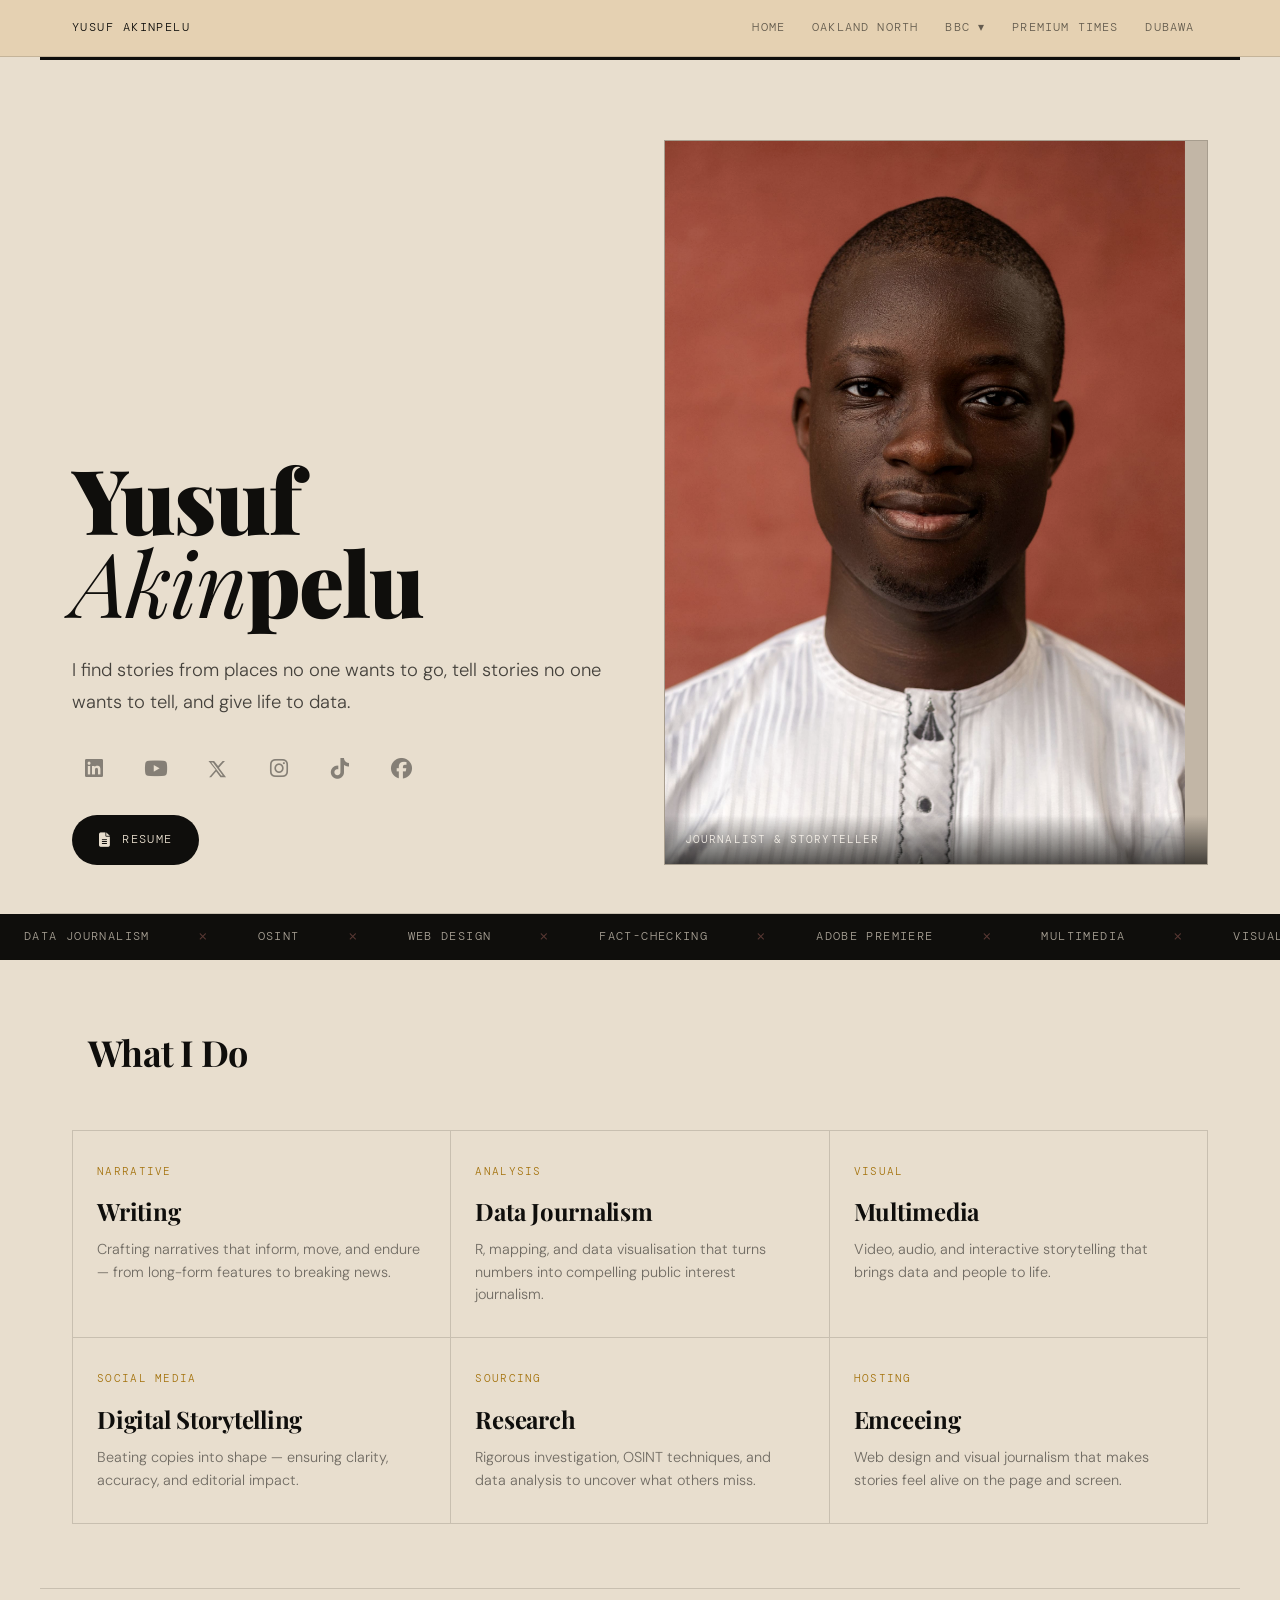
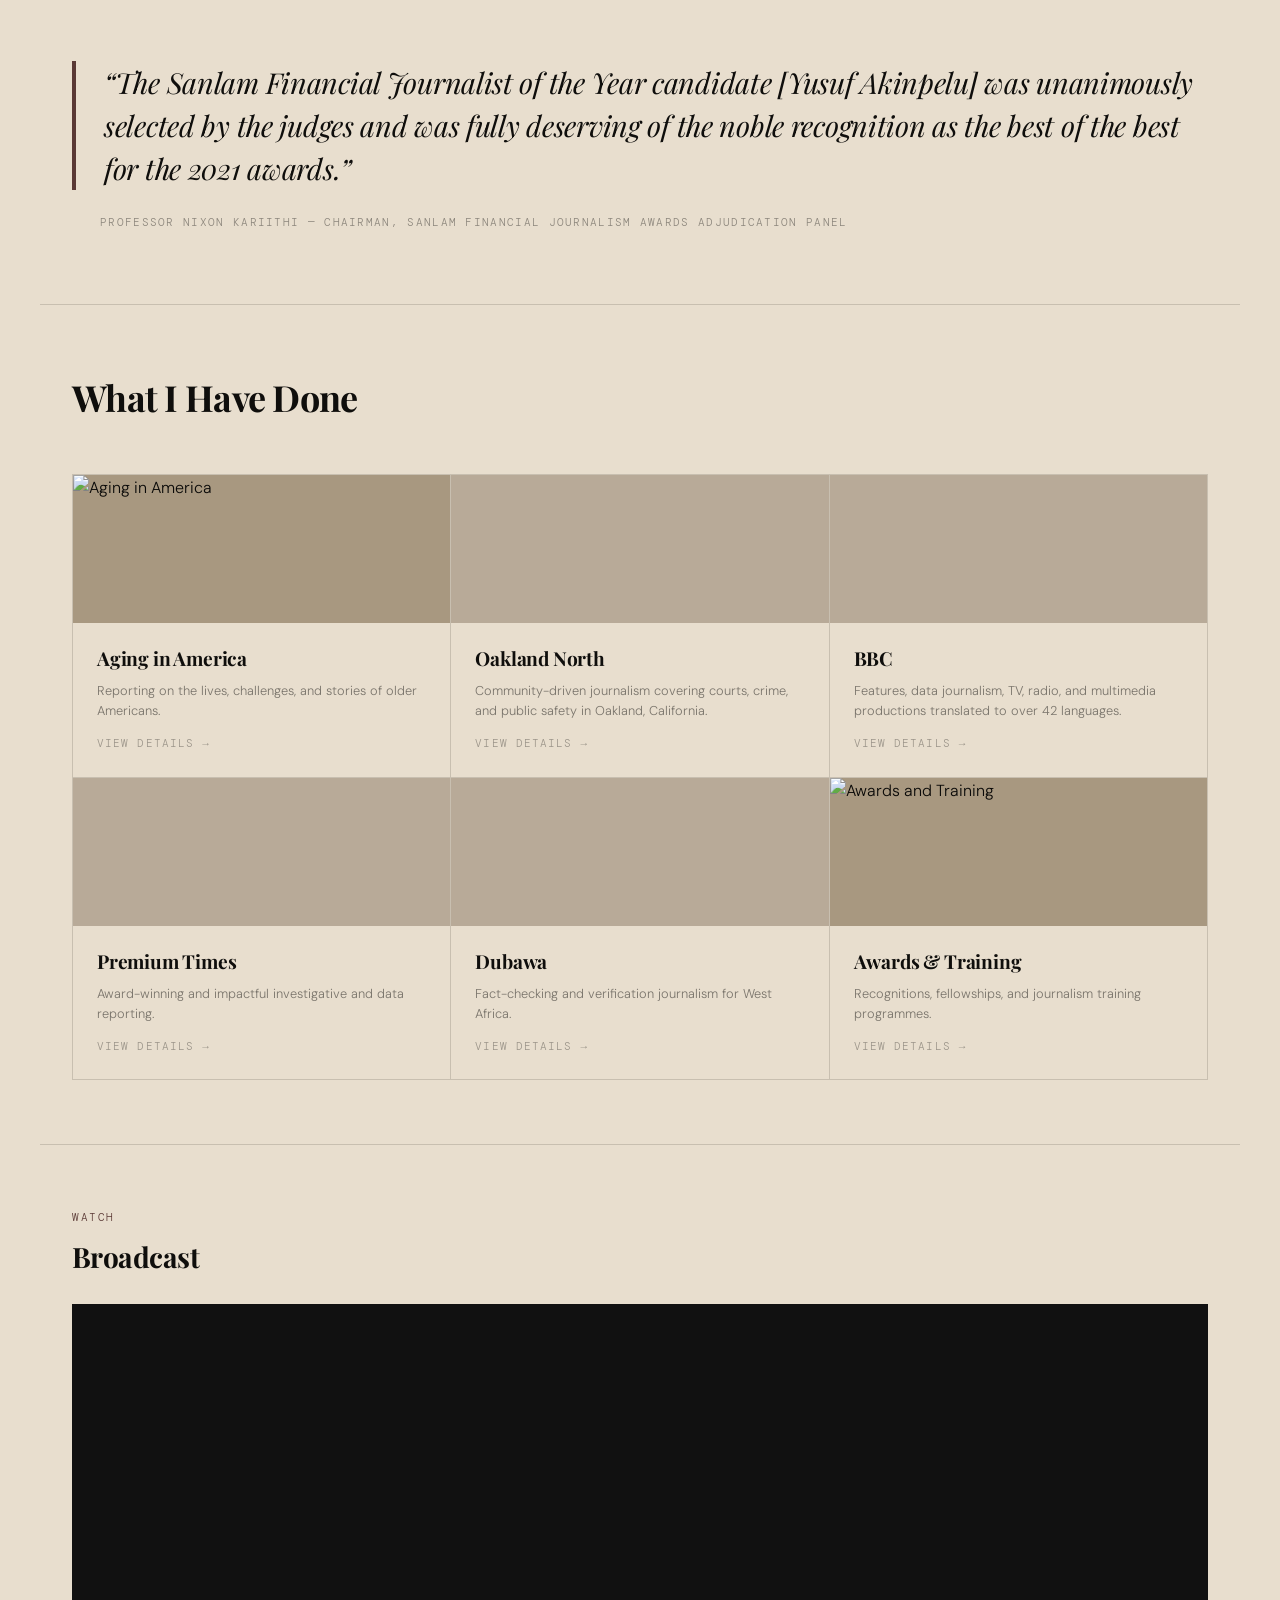
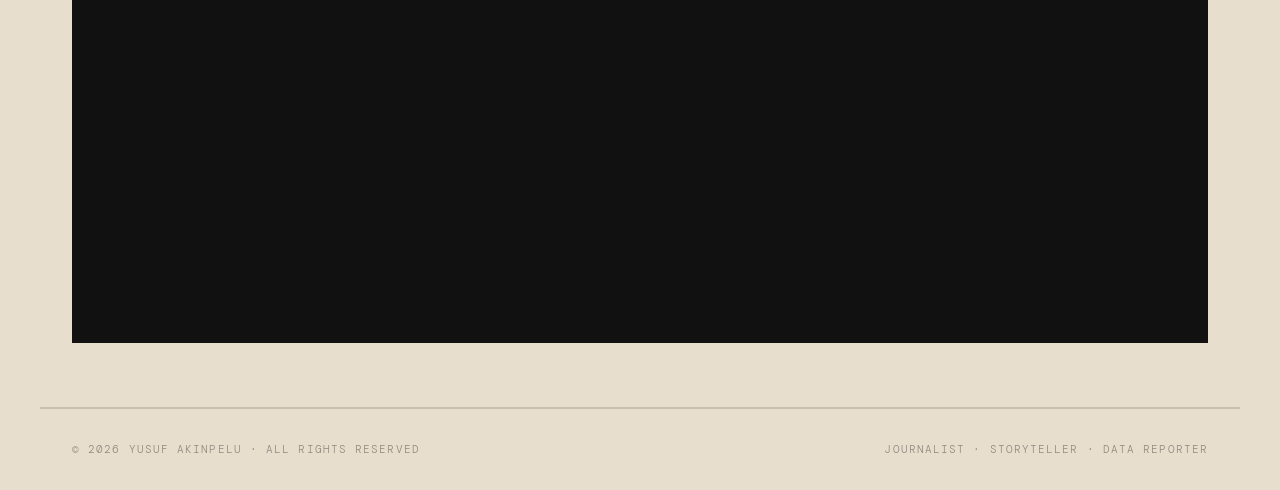
==== index.html @ 89f7563a "hamburger icon added" ====
<!DOCTYPE html>
<html lang="en">
<head>
  <meta charset="UTF-8">
  <meta name="viewport" content="width=device-width, initial-scale=1.0">
  <title>Yusuf Akinpelu — Storyteller</title>
  <link rel="preconnect" href="https://fonts.googleapis.com">
  <link rel="preconnect" href="https://fonts.gstatic.com" crossorigin>
  <link href="https://fonts.googleapis.com/css2?family=Playfair+Display:ital,wght@0,400;0,700;0,900;1,400;1,700&family=DM+Mono:wght@400;500&family=DM+Sans:wght@300;400;500&display=swap" rel="stylesheet">
  <link rel="stylesheet" href="https://cdnjs.cloudflare.com/ajax/libs/font-awesome/6.4.0/css/all.min.css">
  <style>
    /* ── RESET & TOKENS ─────────────────────────────────────────────── */
    *, *::before, *::after { box-sizing: border-box; margin: 0; padding: 0; }
    :root {
      --ink: #0f0e0c;
      --paper: #e8dece;
      --rule: rgba(15,14,12,0.15);
      --accent: #5a3935;
      --serif: 'Playfair Display', Georgia, serif;
      --mono: 'DM Mono', monospace;
      --sans: 'DM Sans', system-ui, sans-serif;
    }
    html { font-size: 16px; scroll-behavior: smooth; }
    body {
      background: var(--paper);
      color: var(--ink);
      font-family: var(--sans);
      font-weight: 300;
      line-height: 1.6;
      overflow-x: hidden;
     -webkit-text-size-adjust: 100%;
}
    img { max-width: 100%; display: block; }

    /* ── NAV ─────────────────────────────────────────────────────────── */
    .nav {
      position: sticky; top: 0; z-index: 200;
      background: rgba(229,209,177,0.97);
      backdrop-filter: blur(14px); -webkit-backdrop-filter: blur(14px);
      border-bottom: 1px solid var(--rule);
    }
    .nav-inner {
      max-width: 1200px; margin: 0 auto;
      display: flex; align-items: center; justify-content: space-between;
      height: 56px; padding: 0 2rem;
    }
    .nav-logo {
      font-family: var(--mono); font-size: 0.75rem;
      letter-spacing: 0.12em; text-transform: uppercase;
      color: var(--ink); text-decoration: none; flex-shrink: 0;
    }

    /* Desktop links */
    .nav-links {
      display: flex; list-style: none; position: relative;
      font-family: var(--mono); font-size: 0.72rem;
      letter-spacing: 0.1em; text-transform: uppercase;
    }
    .nav-links > li { position: relative; }
    .nav-links > li > a {
      color: var(--ink); text-decoration: none; opacity: 0.6;
      transition: opacity 0.2s; padding: 0 0.85rem;
      display: block; line-height: 56px;
    }
    .nav-links > li > a:hover,
    .nav-links > li > a[aria-current="page"] { opacity: 1; }
    .nav-links > li > a[aria-current="page"] { border-bottom: 2px solid var(--accent); }

    /* BBC dropdown */
    .nav-links .drop {
      display: none; position: absolute; top: 56px; left: 50%;
      transform: translateX(-50%);
      background: rgba(229,209,177,0.99); backdrop-filter: blur(14px);
      border: 1px solid var(--rule); min-width: 200px;
      list-style: none; padding: 0.4rem 0; z-index: 300;
      box-shadow: 0 8px 24px rgba(15,14,12,0.1);
    }
    .nav-links li:hover .drop,
    .nav-links li.active .drop {
  display: block;
    }
    .nav-links .drop li a {
      display: block; line-height: 1; padding: 0.75rem 1.25rem;
      color: var(--ink); text-decoration: none; opacity: 0.65;
      font-size: 0.7rem; font-family: var(--mono);
      letter-spacing: 0.1em; text-transform: uppercase;
      transition: opacity 0.15s, background 0.15s;
    }
    .nav-links .drop li a:hover { opacity: 1; background: rgba(0,0,0,0.05); }

    /* Hamburger — hidden on desktop */
    .mobile-nav-toggle {
      display: none;
      background: none; border: none; cursor: pointer;
      color: var(--ink); font-size: 1.25rem;
      padding: 0.4rem; line-height: 1;
      transition: opacity 0.2s;
    }
    .mobile-nav-toggle:hover { opacity: 0.6; }

    /* ── MOBILE NAV DRAWER ───────────────────────────────────────────── */
  @media (max-width: 768px) {

  .nav {
    overflow: visible;
  }

  .nav-inner {
    position: relative;
    padding: 0 1rem;
  }

  .mobile-nav-toggle {
    display: flex;
    align-items: center;
    justify-content: center;
    background: none;
    border: none;
    cursor: pointer;
    color: var(--ink);
    font-size: 1.25rem;
    padding: 0.4rem;
    line-height: 1;
    z-index: 1001;
  }

  .nav-links {
    display: none;
    position: absolute;
    top: 56px;
    left: 0;
    right: 0;

    flex-direction: column;

    background: rgba(229,209,177,0.99);
    backdrop-filter: blur(14px);
    -webkit-backdrop-filter: blur(14px);

    border-bottom: 1px solid var(--rule);

    padding: 0.5rem 0 1rem;

    z-index: 1000;
  }

  .nav-links.active {
    display: flex;
  }

  .nav-links > li {
    width: 100%;
  }

  .nav-links > li > a {
    display: block;
    width: 100%;
    line-height: 1.2;
    padding: 1rem 1.5rem;
    opacity: 0.8;
  }

  .nav-links > li > a:hover,
  .nav-links > li > a[aria-current=\"page\"] {
    opacity: 1;
  }

  /* BBC dropdown becomes accordion on mobile */
  .nav-links .drop {
    position: static;
    transform: none;

    width: 100%;
    max-height: 0;

    overflow: hidden;

    background: rgba(0,0,0,0.04);

    border: none;
    box-shadow: none;

    padding: 0;

    display: block;

    transition: max-height 0.3s ease;
  }

  .nav-links li.dropdown.active .drop {
    max-height: 500px;
  }

  .nav-links .drop li a {
    padding: 0.9rem 3rem;
    line-height: 1.2;
  }

  /* Prevent logo text clipping */
  .nav-logo {
    font-size: 0.68rem;
    max-width: 75%;
    overflow: hidden;
    text-overflow: ellipsis;
    white-space: nowrap;
  }
}

    /* ── TOP RULE ────────────────────────────────────────────────────── */
    .top-rule { max-width: 1200px; margin: 0 auto; border: none; border-top: 3px solid var(--ink); }

    /* ── HERO ────────────────────────────────────────────────────────── */
    .hero {
      max-width: 1200px; margin: 0 auto;
      padding: 5rem 2rem 3rem;
      display: grid; grid-template-columns: 1fr 1fr; gap: 3rem;
      align-items: end; border-bottom: 1px solid var(--rule);
    }
    .hero-name {
      font-family: var(--serif);
      font-size: clamp(3.5rem,7vw,6rem);
      font-weight: 900; line-height: 0.92;
      letter-spacing: -0.02em; color: var(--ink);
    }
    .hero-name em { font-style: italic; font-weight: 400; }
    .hero-desc { padding-top: 2rem; font-size: 1.15rem; line-height: 1.75; opacity: 0.75; max-width: 42ch; }

    .hero-social { display: flex; gap: 1.1rem; padding-top: 1.75rem; flex-wrap: wrap; align-items: center; }
    .hero-social a {
      color: var(--ink); text-decoration: none; opacity: 0.45;
      transition: opacity 0.2s, transform 0.2s;
      display: flex; align-items: center; font-size: 1.3rem;
    }
    .hero-social a:hover { opacity: 1; transform: scale(1.12); }
    .hero-social a svg { width: 1.25rem; height: 1.25rem; fill: currentColor; }

    .resume-btn {
      display: inline-flex; align-items: center; gap: 0.7rem;
      margin-top: 1.5rem; padding: 0.95rem 1.6rem;
      background: var(--ink); color: var(--paper);
      border-radius: 999px; text-decoration: none;
      font-family: var(--mono); font-size: 0.72rem;
      letter-spacing: 0.12em; text-transform: uppercase;
      transition: background 0.25s, transform 0.2s, box-shadow 0.25s;
      border: 1px solid transparent;
    }
    .resume-btn i { font-size: 0.9rem; }
    .resume-btn:hover { background: var(--accent); transform: translateY(-3px); box-shadow: 0 10px 24px rgba(90,57,53,0.35); }
    /* Tap feedback on mobile */
    .resume-btn:active { transform: translateY(-1px); }

    /* Hero photo — parallax via JS (desktop) + just clean display on mobile */
    .hero-photo-frame {
      width: 100%; aspect-ratio: 3/4;
      background: #c2b6a6; border: 1px solid var(--rule);
      overflow: hidden; position: relative; cursor: crosshair;
    }
    .hero-photo-frame img {
      width: 108%; height: 108%; margin: -4%;  object-position: top center;
      object-fit: cover; display: block;
      filter: grayscale(15%) contrast(1.05);
      transition: transform 120ms ease-out, filter 200ms;
      will-change: transform;
    }
    .hero-photo-frame:hover img { filter: grayscale(0%) contrast(1.08); }
    .hero-photo-caption {
      position: absolute; bottom: 0; left: 0; right: 0;
      padding: 1rem 1.25rem;
      background: linear-gradient(transparent,rgba(15,14,12,0.7));
      color: #f5f0e8; font-family: var(--mono);
      font-size: 0.68rem; letter-spacing: 0.1em; text-transform: uppercase;
    }

    /* ── MARQUEE ─────────────────────────────────────────────────────── */
    .marquee-wrap {
      border-bottom: 1px solid var(--rule);
      overflow: hidden; padding: 0.6rem 0;
      background: var(--ink);
    }
    .marquee-track {
      display: flex; width: max-content;
      animation: ltr-scroll 34s linear infinite;
    }
    /* Pause on hover (desktop) and on focus (accessibility) */
    .marquee-wrap:hover .marquee-track,
    .marquee-wrap:focus-within .marquee-track { animation-play-state: paused; }
    .marquee-group { display: flex; align-items: center; list-style: none; white-space: nowrap; }
    .marquee-item {
      font-family: var(--mono); font-size: 0.72rem;
      letter-spacing: 0.12em; text-transform: uppercase;
      color: var(--paper); padding: 0 1.5rem; opacity: 0.7;
      cursor: default; transition: opacity 0.2s;
    }
    .marquee-item:hover { opacity: 1; }
    .marquee-sep { color: var(--accent); opacity: 1 !important; font-size: 1rem; }
    @keyframes ltr-scroll {
      from { transform: translateX(0); }
      to   { transform: translateX(-50%); }
    }

    /* ── SECTION ─────────────────────────────────────────────────────── */
    .section { max-width: 1200px; margin: 0 auto; padding: 4rem 2rem; border-bottom: 1px solid var(--rule); }
    .section-header { display: flex; align-items: baseline; gap: 1rem; margin-bottom: 3rem; }
    .section-num { font-family: var(--mono); font-size: 0.7rem; letter-spacing: 0.1em; color: var(--accent); text-transform: uppercase; }
    .section-label { font-family: var(--serif); font-size: 2.25rem; font-weight: 700; letter-spacing: -0.02em; }

    /* ── SKILLS GRID ─────────────────────────────────────────────────── */
    .skills-grid {
      display: grid; grid-template-columns: repeat(3,1fr);
      border-top: 1px solid var(--rule);
      border-left: 1px solid var(--rule);
    }
    .skill-cell {
      padding: 2rem 1.5rem;
      border-right: 1px solid var(--rule);
      border-bottom: 1px solid var(--rule);
      transition: background 0.25s; cursor: default;
    }
    /* Touch-friendly active state mirrors the hover */
    .skill-cell:hover,
    .skill-cell:active { background: var(--ink); }
    .skill-cell:hover .skill-num,
    .skill-cell:active .skill-num { color: var(--accent); }
    .skill-cell:hover .skill-title,
    .skill-cell:active .skill-title { color: var(--paper); }
    .skill-cell:hover .skill-body,
    .skill-cell:active .skill-body { color: rgba(245,240,232,0.55); }
    .skill-num { font-family: var(--mono); font-size: 0.68rem; letter-spacing: 0.12em; text-transform: uppercase; color: rgb(164,114,12); display: block; margin-bottom: 0.75rem; transition: color 0.25s; }
    .skill-title { font-family: var(--serif); font-size: 1.5rem; font-weight: 700; letter-spacing: -0.01em; margin-bottom: 0.5rem; transition: color 0.25s; }
    .skill-body { font-size: 0.9rem; opacity: 0.55; transition: color 0.25s; line-height: 1.55; }

    /* ── PULL QUOTE ──────────────────────────────────────────────────── */
    .pull-quote { max-width: 1200px; margin: 0 auto; padding: 4.5rem 2rem; border-bottom: 1px solid var(--rule); }
    .pull-quote blockquote { font-family: var(--serif); font-size: clamp(1.2rem,2.3vw,1.8rem); font-style: italic; font-weight: 400; line-height: 1.5; letter-spacing: -0.01em; max-width: 76ch; padding-left: 1.75rem; border-left: 4px solid var(--accent); }
    .pull-quote cite { display: block; font-family: var(--mono); font-size: 0.68rem; letter-spacing: 0.12em; text-transform: uppercase; margin-top: 1.5rem; padding-left: 1.75rem; opacity: 0.42; font-style: normal; }

    /* ── PUB GRID ────────────────────────────────────────────────────── */
    .pub-grid {
      display: grid; grid-template-columns: repeat(3,1fr);
      border-top: 1px solid var(--rule);
      border-left: 1px solid var(--rule);
    }
    .pub-card {
      border-right: 1px solid var(--rule);
      border-bottom: 1px solid var(--rule);
      text-decoration: none; color: var(--ink);
      transition: color 0.25s; display: block; overflow: hidden;
      /* GPU-accelerate for smooth mobile scroll */
      -webkit-transform: translateZ(0); transform: translateZ(0);
    }
    .pub-thumb {
      width: 100%; height: 148px; overflow: hidden;
      position: relative; background: #b8aa98;
    }
    .pub-thumb img {
      width: 100%; height: 100%; object-fit: cover; display: block;
      filter: grayscale(18%) contrast(1.04);
      transition: transform 0.4s ease, filter 0.3s;
    }
    .pub-thumb::after {
      content: ''; position: absolute; inset: 0;
      background: rgba(15,14,12,0);
      transition: background 0.28s;
    }
    .pub-card:hover .pub-thumb::after,
    .pub-card:focus .pub-thumb::after { background: rgba(15,14,12,0.52); }
    .pub-card:hover .pub-thumb img,
    .pub-card:focus .pub-thumb img { transform: scale(1.07); filter: grayscale(0%) contrast(1.07); }
    .pub-body { padding: 1.25rem 1.5rem 1.5rem; transition: background 0.25s; }
    .pub-card:hover .pub-body,
    .pub-card:focus .pub-body { background: rgba(15,14,12,0.04); }
    .pub-name { font-family: var(--serif); font-size: 1.2rem; font-weight: 700; letter-spacing: -0.01em; margin-bottom: 0.45rem; transition: color 0.25s; }
    .pub-card:hover .pub-name,
    .pub-card:focus .pub-name { color: var(--accent); }
    .pub-desc { font-size: 0.8rem; opacity: 0.5; line-height: 1.55; margin-bottom: 0.9rem; transition: color 0.2s; }
    .pub-arrow { font-family: var(--mono); font-size: 0.68rem; letter-spacing: 0.1em; opacity: 0.35; transition: opacity 0.2s, transform 0.2s; text-transform: uppercase; }
    .pub-card:hover .pub-arrow,
    .pub-card:focus .pub-arrow { opacity: 0.75; transform: translateX(4px); }

    /* ── VIDEO ───────────────────────────────────────────────────────── */
    .video-section { max-width: 1200px; margin: 0 auto; padding: 4rem 2rem; border-bottom: 1px solid var(--rule); }
    .video-kicker { font-family: var(--mono); font-size: 0.7rem; letter-spacing: 0.14em; text-transform: uppercase; color: var(--accent); margin-bottom: 0.5rem; }
    .video-heading { font-family: var(--serif); font-size: 1.75rem; font-weight: 700; letter-spacing: -0.02em; margin-bottom: 1.5rem; }
    .video-wrap { position: relative; padding-top: 56.25%; background: #111; }
    .video-wrap iframe { position: absolute; inset: 0; width: 100%; height: 100%; border: none; }

    /* ── FOOTER ──────────────────────────────────────────────────────── */
    .footer { max-width: 1200px; margin: 0 auto; padding: 2rem 2rem; display: flex; align-items: center; justify-content: space-between; flex-wrap: wrap; gap: 1rem; border-top: 1px solid var(--rule); }
    .footer-copy { font-family: var(--mono); font-size: 0.68rem; letter-spacing: 0.1em; text-transform: uppercase; opacity: 0.4; }

    /* ── SCROLL-REVEAL ───────────────────────────────────────────────── */
    .reveal {
      opacity: 0; transform: translateY(28px);
      transition: opacity 0.55s ease, transform 0.55s ease;
    }
    .reveal.visible { opacity: 1; transform: translateY(0); }
    @media (prefers-reduced-motion: reduce) {
      .reveal { opacity: 1; transform: none; transition: none; }
    }

    /* ── AWARDS MODAL ────────────────────────────────────────────────── */
    .modal-overlay { display: none; position: fixed; inset: 0; background: rgba(15,14,12,0.78); z-index: 500; align-items: center; justify-content: center; padding: 1.5rem; }
    .modal-overlay.open { display: flex; }
    .modal-box { background: var(--paper); max-width: 780px; width: 100%; max-height: 90vh; overflow-y: auto; border: 1px solid var(--rule); border-radius: 2px; }
    .modal-top { position: sticky; top: 0; display: flex; justify-content: flex-end; background: var(--paper); border-bottom: 1px solid var(--rule); padding: 0.7rem 1.25rem; z-index: 10; }
    .modal-top button { font-family: var(--mono); font-size: 0.68rem; letter-spacing: 0.1em; text-transform: uppercase; background: none; border: 1px solid var(--rule); padding: 0.5rem 1rem; cursor: pointer; color: var(--ink); transition: background 0.2s, color 0.2s; min-height: 44px; }
    .modal-top button:hover { background: var(--ink); color: var(--paper); }
    .modal-inner { padding: 2rem 2.5rem 2.5rem; }
    .modal-title { font-family: var(--serif); font-size: 2rem; font-weight: 900; letter-spacing: -0.02em; margin-bottom: 0.4rem; }
    .modal-sub { font-family: var(--mono); font-size: 0.66rem; letter-spacing: 0.14em; text-transform: uppercase; color: var(--accent); margin-bottom: 2rem; }
    .modal-sh { font-family: var(--serif); font-size: 1.3rem; font-weight: 700; margin: 2.25rem 0 1rem; padding-bottom: 0.6rem; border-bottom: 1px solid var(--rule); }
    .award-row { display: flex; align-items: flex-start; gap: 1rem; padding: 1rem 0; border-bottom: 1px solid rgba(15,14,12,0.07); }
    .award-row:last-child { border-bottom: none; }
    .award-yr { font-family: var(--mono); font-size: 0.68rem; letter-spacing: 0.08em; color: var(--accent); white-space: nowrap; padding-top: 0.18rem; min-width: 3.5rem; }
    .award-txt { font-size: 0.95rem; line-height: 1.58; }
    .award-txt a { color: var(--ink); text-decoration: underline; text-underline-offset: 3px; opacity: 0.65; transition: opacity 0.2s; }
    .award-txt a:hover { opacity: 1; }

    /* ── RESPONSIVE ──────────────────────────────────────────────────── */
    @media (max-width: 900px) {
      .pub-grid { grid-template-columns: repeat(2,1fr); }
    }
    @media (max-width: 768px) {
      .hero { grid-template-columns: 1fr; gap: 2rem; padding-top: 3rem; }
      .hero-photo { order: -1; }
      .hero-photo-frame { aspect-ratio: 4/3; }
      /* On mobile: reset the parallax overflow so top of image shows */
      .hero-photo-frame img { width: 100%; height: 100%; margin: 0; object-position: top center; transform: none !important; }
      .skills-grid { grid-template-columns: 1fr 1fr; }
      .pub-grid { grid-template-columns: 1fr 1fr; }
      .section { padding: 3rem 1.25rem; }
      .pull-quote { padding: 3rem 1.25rem; }
      .video-section { padding: 3rem 1.25rem; }
      .modal-inner { padding: 1.5rem 1.25rem 2rem; }
    }
    @media (max-width: 480px) {
      .skills-grid { grid-template-columns: 1fr; }
      .pub-grid { grid-template-columns: 1fr; }
      .hero-name { font-size: clamp(3rem,14vw,4.5rem); }
      .section-label { font-size: 1.75rem; }
      .pub-thumb { height: 180px; }
    }
    /* Ensure touch targets are 44px minimum */
    .hero-social a,
    .resume-btn,
    .nav-links > li > a,
    .modal-top button { min-height: 44px; }
    .hero-social a { min-width: 44px; justify-content: center; }
  </style>
</head>
<body>

<!-- NAV -->
<nav class="nav" id="site-nav">
  <div class="nav-inner">
    <a href="index.html" class="nav-logo">Yusuf Akinpelu</a>

    <!-- Hamburger — shown on mobile, hidden on desktop via CSS -->
    <button class="mobile-nav-toggle" aria-expanded="false" aria-label="Open navigation" aria-controls="main-nav-list">
      <i class="fas fa-bars" aria-hidden="true"></i>
    </button>

    <ul class="nav-links" id="main-nav-list">
      <li><a href="index.html">Home</a></li>
      <li><a href="oakland-north.html">Oakland North</a></li>
      <li class="dropdown" id="bbcDropdown">
        <a href="bbc.html" class="dropdown-toggle" aria-expanded="false">BBC &#9662;</a>
        <ul class="drop">
          <li><a href="bbc.html#features">Features</a></li>
          <li><a href="bbc.html#data">Data Journalism</a></li>
          <li><a href="bbc.html#tv">TV</a></li>
          <li><a href="bbc.html#radio">Radio / Podcast</a></li>
        </ul>
      </li>
      <li><a href="premium-times.html">Premium Times</a></li>
      <li><a href="dubawa.html">Dubawa</a></li>
    </ul>
  </div>
</nav>

<hr class="top-rule">

<!-- HERO -->
<section class="hero" id="home">
  <div class="hero-left reveal">
    <h1 class="hero-name">Yusuf<br><em>Akin</em>pelu</h1>
    <p class="hero-desc">I find stories from places no one wants to go, tell stories no one wants to tell, and give life to data.</p>

    <nav class="hero-social" aria-label="Social media">
      <a href="https://www.linkedin.com/in/yusuf-akinpelu/" target="_blank" rel="noopener" aria-label="LinkedIn"><i class="fab fa-linkedin" aria-hidden="true"></i></a>
      <a href="https://www.youtube.com/@yusufakinpelu" target="_blank" rel="noopener" aria-label="YouTube"><i class="fab fa-youtube" aria-hidden="true"></i></a>
      <a href="https://x.com/AkinpeluYusuph" target="_blank" rel="noopener" aria-label="X / Twitter">
        <svg viewBox="0 0 24 24" aria-hidden="true" width="20" height="20"><path d="M18.244 2.25h3.308l-7.227 8.26 8.502 11.24h-6.657l-5.207-6.807-5.979 6.807H2.556l7.73-8.835L1.75 2.25h6.822l4.713 6.231 5.453-6.231zm-1.161 17.52h1.833L7.084 4.126H5.117z"/></svg>
      </a>
      <a href="https://www.instagram.com/akinpeluyusuf/" target="_blank" rel="noopener" aria-label="Instagram"><i class="fab fa-instagram" aria-hidden="true"></i></a>
      <a href="https://www.tiktok.com/@yusufakinpelu" target="_blank" rel="noopener" aria-label="TikTok"><i class="fab fa-tiktok" aria-hidden="true"></i></a>
      <a href="https://www.facebook.com/yusuf.akinpelu.73/" target="_blank" rel="noopener" aria-label="Facebook"><i class="fab fa-facebook" aria-hidden="true"></i></a>
    </nav>

    <a href="https://canva.link/m1fjpiunyvglebe" target="_blank" rel="noopener" class="resume-btn">
      <i class="fas fa-file-lines" aria-hidden="true"></i>
      Resume
    </a>
  </div>

  <div class="hero-photo reveal" style="transition-delay:0.15s">
    <div class="hero-photo-frame" id="heroFrame">
      <img src="assets/yusuf.jpeg" alt="Yusuf Akinpelu" id="heroImg"
        onerror="this.src='assets/yusuf.jpg';this.onerror=function(){this.style.display='none';this.parentNode.style.background='#c2b6a6';}">
      <div class="hero-photo-caption">Journalist &amp; Storyteller</div>
    </div>
  </div>
</section>

<!-- MARQUEE -->
<div class="marquee-wrap" aria-label="Skills and disciplines" aria-hidden="true">
  <div class="marquee-track">
    <ul class="marquee-group">
      <li class="marquee-item">Data Journalism</li><li class="marquee-item marquee-sep">&#215;</li>
      <li class="marquee-item">OSINT</li><li class="marquee-item marquee-sep">&#215;</li>
      <li class="marquee-item">Web Design</li><li class="marquee-item marquee-sep">&#215;</li>
      <li class="marquee-item">Fact-Checking</li><li class="marquee-item marquee-sep">&#215;</li>
      <li class="marquee-item">Adobe Premiere</li><li class="marquee-item marquee-sep">&#215;</li>
      <li class="marquee-item">Multimedia</li><li class="marquee-item marquee-sep">&#215;</li>
      <li class="marquee-item">Visual Journalism</li><li class="marquee-item marquee-sep">&#215;</li>
      <li class="marquee-item">Storytelling</li><li class="marquee-item marquee-sep">&#215;</li>
      <li class="marquee-item">R</li><li class="marquee-item marquee-sep">&#215;</li>
      <li class="marquee-item">Python</li><li class="marquee-item marquee-sep">&#215;</li>
      <li class="marquee-item">Mapping</li><li class="marquee-item marquee-sep">&#215;</li>
    </ul>
    <ul class="marquee-group" aria-hidden="true">
      <li class="marquee-item">Data Journalism</li><li class="marquee-item marquee-sep">&#215;</li>
      <li class="marquee-item">OSINT</li><li class="marquee-item marquee-sep">&#215;</li>
      <li class="marquee-item">Web Design</li><li class="marquee-item marquee-sep">&#215;</li>
      <li class="marquee-item">Fact-Checking</li><li class="marquee-item marquee-sep">&#215;</li>
      <li class="marquee-item">Adobe Premiere</li><li class="marquee-item marquee-sep">&#215;</li>
      <li class="marquee-item">Multimedia</li><li class="marquee-item marquee-sep">&#215;</li>
      <li class="marquee-item">Visual Journalism</li><li class="marquee-item marquee-sep">&#215;</li>
      <li class="marquee-item">Storytelling</li><li class="marquee-item marquee-sep">&#215;</li>
      <li class="marquee-item">R</li><li class="marquee-item marquee-sep">&#215;</li>
      <li class="marquee-item">Python</li><li class="marquee-item marquee-sep">&#215;</li>
      <li class="marquee-item">Mapping</li><li class="marquee-item marquee-sep">&#215;</li>
    </ul>
  </div>
</div>

<!-- WHAT I DO -->
<section class="section" id="skills">
  <div class="section-header reveal">
    <span class="section-num"></span>
    <h2 class="section-label">What I Do</h2>
  </div>
  <div class="skills-grid">
    <div class="skill-cell reveal">
      <span class="skill-num">narrative</span>
      <div class="skill-title">Writing</div>
      <p class="skill-body">Crafting narratives that inform, move, and endure — from long-form features to breaking news.</p>
    </div>
    <div class="skill-cell reveal" style="transition-delay:0.08s">
      <span class="skill-num">Analysis</span>
      <div class="skill-title">Data Journalism</div>
      <p class="skill-body">R, mapping, and data visualisation that turns numbers into compelling public interest journalism.</p>
    </div>
    <div class="skill-cell reveal" style="transition-delay:0.16s">
      <span class="skill-num">visual</span>
      <div class="skill-title">Multimedia</div>
      <p class="skill-body">Video, audio, and interactive storytelling that brings data and people to life.</p>
    </div>
    <div class="skill-cell reveal" style="transition-delay:0.24s">
      <span class="skill-num">Social Media</span>
      <div class="skill-title">Digital Storytelling</div>
      <p class="skill-body">Beating copies into shape — ensuring clarity, accuracy, and editorial impact.</p>
    </div>
    <div class="skill-cell reveal" style="transition-delay:0.32s">
      <span class="skill-num">Sourcing</span>
      <div class="skill-title">Research</div>
      <p class="skill-body">Rigorous investigation, OSINT techniques, and data analysis to uncover what others miss.</p>
    </div>
    <div class="skill-cell reveal" style="transition-delay:0.4s">
      <span class="skill-num">Hosting</span>
      <div class="skill-title">Emceeing</div>
      <p class="skill-body">Web design and visual journalism that makes stories feel alive on the page and screen.</p>
    </div>
  </div>
</section>

<!-- PULL QUOTE -->
<div class="pull-quote reveal" id="quote">
  <blockquote>
    &#8220;The Sanlam Financial Journalist of the Year candidate [Yusuf Akinpelu] was unanimously selected by the judges and was fully deserving of the noble recognition as the best of the best for the 2021 awards.&#8221;
  </blockquote>
  <cite>Professor Nixon Kariithi &#8212; Chairman, Sanlam Financial Journalism Awards Adjudication Panel</cite>
</div>

<!-- WHAT I HAVE DONE -->
<section class="section" id="work">
  <div class="section-header reveal">
    <h2 class="section-label">What I Have Done</h2>
  </div>
  <div class="pub-grid">

    <a class="pub-card reveal" href="aging-in-america.html">
      <div class="pub-thumb">
        <img src="https://journalism.berkeley.edu/wp-content/uploads/2025/11/Screenshot-2025-11-24-at-5.22.46-PM-1536x966.png"
          alt="Aging in America" loading="lazy"
          onerror="this.parentNode.style.background='#a89880';">
      </div>
      <div class="pub-body">
        <div class="pub-name">Aging in America</div>
        <p class="pub-desc">Reporting on the lives, challenges, and stories of older Americans.</p>
        <div class="pub-arrow">View details &#8594;</div>
      </div>
    </a>

    <a class="pub-card reveal" href="oakland-north.html" style="transition-delay:0.08s">
      <div class="pub-thumb">
        <img src="https://oaklandnorth.net/wp-content/uploads/2025/11/Dump-2.jpg"
          alt="Oakland North" loading="lazy"
          onerror="this.src='https://images.unsplash.com/photo-1477959858617-67f85cf4f1df?w=640&q=75&auto=format';">
      </div>
      <div class="pub-body">
        <div class="pub-name">Oakland North</div>
        <p class="pub-desc">Community-driven journalism covering courts, crime, and public safety in Oakland, California.</p>
        <div class="pub-arrow">View details &#8594;</div>
      </div>
    </a>

    <a class="pub-card reveal" href="bbc.html" style="transition-delay:0.16s">
      <div class="pub-thumb">
        <img src="https://scontent-sjc6-1.xx.fbcdn.net/v/t39.30808-6/484835152_2827159650799894_4886914072200597601_n.jpg?_nc_cat=111&ccb=1-7&_nc_sid=127cfc&_nc_ohc=N2QEM34rP3YQ7kNvwEGwJSi&_nc_oc=Adpwj_f6E3TLo8UpQ-8cr_TKpD5RN_Snr1IL7erDNYHx483PDXMiuHWSNV5vhz9lDXPu8NRlwl_5tWB9cCY60E6X&_nc_zt=23&_nc_ht=scontent-sjc6-1.xx&_nc_gid=oEEMNfJke5KyB6QOScQb3w&_nc_ss=7b2a8&oh=00_Af6dfNKzswjOje7d7EyP1ebk2TW3mbFhzUgU5p4FxW0-yQ&oe=6A0C3F99"
          alt="BBC" loading="lazy"
          onerror="this.src='https://images.unsplash.com/photo-1504711434969-e33886168f5c?w=640&q=75&auto=format';">
      </div>
      <div class="pub-body">
        <div class="pub-name">BBC</div>
        <p class="pub-desc">Features, data journalism, TV, radio, and multimedia productions translated to over 42 languages.</p>
        <div class="pub-arrow">View details &#8594;</div>
      </div>
    </a>

    <a class="pub-card reveal" href="premium-times.html" style="transition-delay:0.24s">
      <div class="pub-thumb">
        <img src="https://journalism.berkeley.edu/wp-content/uploads/2025/09/IMG_6625-855x1140.jpeg"
          alt="Premium Times" loading="lazy"
          onerror="this.src='https://images.unsplash.com/photo-1585829365295-ab7cd400c167?w=640&q=75&auto=format';">
      </div>
      <div class="pub-body">
        <div class="pub-name">Premium Times</div>
        <p class="pub-desc">Award-winning and impactful investigative and data reporting.</p>
        <div class="pub-arrow">View details &#8594;</div>
      </div>
    </a>

    <a class="pub-card reveal" href="dubawa.html" style="transition-delay:0.32s">
      <div class="pub-thumb">
        <img src="https://pbs.twimg.com/media/FZ5yAk-XEAAJ-Bj.jpg"
          alt="Dubawa" loading="lazy"
          onerror="this.src='https://images.unsplash.com/photo-1504711434969-e33886168f5c?w=640&q=75&auto=format';">
      </div>
      <div class="pub-body">
        <div class="pub-name">Dubawa</div>
        <p class="pub-desc">Fact-checking and verification journalism for West Africa.</p>
        <div class="pub-arrow">View details &#8594;</div>
      </div>
    </a>

    <a class="pub-card reveal" href="#" onclick="openAwards(event)" style="transition-delay:0.4s">
      <div class="pub-thumb">
        <img src="https://scontent-sjc6-1.xx.fbcdn.net/v/t39.30808-6/475224138_2781778635337996_4657775191827216206_n.jpg?_nc_cat=108&ccb=1-7&_nc_sid=127cfc&_nc_ohc=plgnQgjhbo8Q7kNvwF5bhXN&_nc_oc=AdpzK462hxGh1CzgAxigmjO_mwts6gDNZ5tRW08ltJ50Mg_HCEL4PrTC5lj758QlcWojx17tW9h0U6yy26NETjdE&_nc_zt=23&_nc_ht=scontent-sjc6-1.xx&_nc_gid=E7YR_v7pwq44emkTRN1dUQ&_nc_ss=7b2a8&oh=00_Af58YYpZQV7HiZA_3Z6pi0R-oIUAtYMJAw3axbIFc-QOrA&oe=6A0C5F05"
          alt="Awards and Training" loading="lazy"
          onerror="this.parentNode.style.background='#a89880';">
      </div>
      <div class="pub-body">
        <div class="pub-name">Awards &amp; Training</div>
        <p class="pub-desc">Recognitions, fellowships, and journalism training programmes.</p>
        <div class="pub-arrow">View details &#8594;</div>
      </div>
    </a>

  </div>
</section>

<!-- FEATURED VIDEO -->
<div class="video-section reveal" id="video">
  <div class="video-kicker">Watch</div>
  <h2 class="video-heading">Broadcast</h2>
  <div class="video-wrap">
    <iframe
      src="https://www.youtube.com/embed/YN0Fb_q1swM?start=109&rel=0"
      title="Featured BBC Report — Yusuf Akinpelu"
      allow="accelerometer; autoplay; clipboard-write; encrypted-media; gyroscope; picture-in-picture"
      allowfullscreen loading="lazy">
    </iframe>
  </div>
</div>

<!-- FOOTER -->
<footer class="footer">
  <span class="footer-copy">&#169; 2026 Yusuf Akinpelu &#183; All rights reserved</span>
  <span class="footer-copy">Journalist &#183; Storyteller &#183; Data Reporter</span>
</footer>

<!-- AWARDS MODAL -->
<div class="modal-overlay" id="awardsModal" role="dialog" aria-modal="true" aria-labelledby="modal-title-text">
  <div class="modal-box">
    <div class="modal-top">
      <button onclick="closeAwards()" aria-label="Close awards modal">Close &#10005;</button>
    </div>
    <div class="modal-inner">
      <div class="modal-title" id="modal-title-text">Awards &amp; Training</div>
      <div class="modal-sub">Recognition &#183; Fellowships &#183; Professional Development</div>

      <div class="modal-sh">Awards</div>
      <div class="award-row"><span class="award-yr">2026</span><div class="award-txt">Bloomberg Journalism Program</div></div>
      <div class="award-row"><span class="award-yr">2025</span><div class="award-txt">Mastercard Foundation Scholarship</div></div>
      <div class="award-row"><span class="award-yr">2022</span><div class="award-txt">Sanlam Financial Journalist of the Year<br><a href="https://www.premiumtimesng.com/news/top-news/548301-premium-times-stories-shine-at-sanlam-financial-journalism-award-in-south-africa.html" target="_blank" rel="noopener">Read more &#8594;</a></div></div>
      <div class="award-row"><span class="award-yr">2022</span><div class="award-txt">Winner, Sanlam Africa Growth Story Awards<br><a href="https://www.premiumtimesng.com/news/top-news/548301-premium-times-stories-shine-at-sanlam-financial-journalism-award-in-south-africa.html" target="_blank" rel="noopener">Read more &#8594;</a></div></div>
      <div class="award-row"><span class="award-yr">2022</span><div class="award-txt">Winner, Online Category, International Organization for Migration (IOM) Reporting Migration Competition<br><a href="https://nigeria.iom.int/news/12-nigerian-journalists-awarded-quality-reporting-migration-issues" target="_blank" rel="noopener">Read more &#8594;</a></div></div>
      <div class="award-row"><span class="award-yr">2021</span><div class="award-txt">Premium Times Reporter of the Year<br><a href="https://www.premiumtimesng.com/news/top-news/514690-premium-times-honours-reporters-at-maiden-award-ceremony.html" target="_blank" rel="noopener">Read more &#8594;</a></div></div>
      <div class="award-row"><span class="award-yr">2021</span><div class="award-txt">Bronze Winner, Online Category, Norbert Zongo African Journalism Prize<br><a href="https://www.premiumtimesng.com/news/top-news/495242-premium-times-journalist-shines-at-african-journalism-awards.html" target="_blank" rel="noopener">Read more &#8594;</a></div></div>
      <div class="award-row"><span class="award-yr">2020</span><div class="award-txt">Shortlist &#8212; Thomson Reuters Foundation Wealth of Nations Programme on Illicit Finance Reporting</div></div>

      <div class="modal-sh">Training &amp; Fellowships</div>
      <div class="award-row"><span class="award-yr">2026</span><div class="award-txt">Bloomberg Journalism Program</div></div>
      <div class="award-row"><span class="award-yr">2026</span><div class="award-txt">IRE NICAR Scholarship Award</div></div>
      <div class="award-row"><span class="award-yr">2024</span><div class="award-txt">BBC Field Producer Course</div></div>
      <div class="award-row"><span class="award-yr">2024</span><div class="award-txt">BBC Hostile Environment and First Aid Training (HEFAT)</div></div>
      <div class="award-row"><span class="award-yr">2023</span><div class="award-txt">BBC OSINT and Verification Training</div></div>
      <div class="award-row"><span class="award-yr">2022</span><div class="award-txt">BBC Essential Broadcast Journalism Training 1 (EBJ)</div></div>
      <div class="award-row"><span class="award-yr">2022</span><div class="award-txt">AFP Digital Courses</div></div>
      <div class="award-row"><span class="award-yr">2021</span><div class="award-txt">Cohort, Friedrich-Ebert-Stiftung Open Minds Young Voices Programme</div></div>
    </div>
  </div>
</div>

<script>
// ── MODAL ─────────────────────────────────────────────────────────────
function openAwards(e) {
  e.preventDefault();
  document.getElementById('awardsModal').classList.add('open');
  document.body.style.overflow = 'hidden';
}
function closeAwards() {
  document.getElementById('awardsModal').classList.remove('open');
  document.body.style.overflow = '';
}
document.getElementById('awardsModal').addEventListener('click', function(e) {
  if (e.target === this) closeAwards();
});
document.addEventListener('keydown', function(e) {
  if (e.key === 'Escape') closeAwards();
});

// ── HERO PHOTO PARALLAX (desktop only) ───────────────────────────────
(function() {
  var frame = document.getElementById('heroFrame');
  var img   = document.getElementById('heroImg');
  if (!frame || !img) return;
  // Only run on non-touch devices
  if (window.matchMedia('(hover: hover) and (pointer: fine)').matches) {
    frame.addEventListener('mousemove', function(e) {
      var r = frame.getBoundingClientRect();
      var x = (e.clientX - r.left) / r.width  - 0.5;
      var y = (e.clientY - r.top)  / r.height - 0.5;
      img.style.transform = 'translate(' + (x * -14) + 'px,' + (y * -14) + 'px) scale(1.05)';
    }, { passive: true });
    frame.addEventListener('mouseleave', function() {
      img.style.transform = 'translate(0,0) scale(1)';
    }, { passive: true });
  }
})();

// ── SCROLL REVEAL ─────────────────────────────────────────────────────
(function() {
  if (!('IntersectionObserver' in window)) {
    // Fallback: just show everything
    document.querySelectorAll('.reveal').forEach(function(el) {
      el.classList.add('visible');
    });
    return;
  }
  var io = new IntersectionObserver(function(entries) {
    entries.forEach(function(entry) {
      if (entry.isIntersecting) {
        entry.target.classList.add('visible');
        io.unobserve(entry.target);
      }
    });
  }, { threshold: 0.12, rootMargin: '0px 0px -40px 0px' });
  document.querySelectorAll('.reveal').forEach(function(el) { io.observe(el); });
})();
</script>

<!-- hero.js handles: mobile nav toggle, BBC dropdown, scroll restore, active nav, gyro parallax -->
 <script>
/* ── MOBILE NAVIGATION ───────────────────────────── */
(function () {

  const toggleBtn = document.querySelector('.mobile-nav-toggle');
  const navLinks = document.getElementById('main-nav-list');
  const dropdownToggle = document.querySelector('.dropdown-toggle');
  const dropdown = document.querySelector('.dropdown');

  if (!toggleBtn || !navLinks) return;

  /* HAMBURGER OPEN/CLOSE */
  toggleBtn.addEventListener('click', function () {

    navLinks.classList.toggle('active');

    const expanded =
      toggleBtn.getAttribute('aria-expanded') === 'true';

    toggleBtn.setAttribute(
      'aria-expanded',
      !expanded
    );

    toggleBtn.innerHTML = navLinks.classList.contains('active')
      ? '<i class="fas fa-times" aria-hidden="true"></i>'
      : '<i class="fas fa-bars" aria-hidden="true"></i>';
  });

  /* BBC MOBILE DROPDOWN */
  if (dropdownToggle && dropdown) {

    dropdownToggle.addEventListener('click', function (e) {

      if (window.innerWidth <= 768) {

        e.preventDefault();

        dropdown.classList.toggle('active');

        const expanded =
          dropdownToggle.getAttribute('aria-expanded') === 'true';

        dropdownToggle.setAttribute(
          'aria-expanded',
          !expanded
        );
      }
    });
  }

  /* CLOSE MENU WHEN LINK CLICKED */
  document.querySelectorAll('.nav-links a').forEach(function(link) {

    link.addEventListener('click', function() {

      if (window.innerWidth <= 768) {

        navLinks.classList.remove('active');

        if (dropdown) {
          dropdown.classList.remove('active');
        }

        toggleBtn.setAttribute('aria-expanded', 'false');

        toggleBtn.innerHTML =
          '<i class="fas fa-bars" aria-hidden="true"></i>';
      }
    });
  });

  /* RESET ON DESKTOP */
  window.addEventListener('resize', function() {

    if (window.innerWidth > 768) {

      navLinks.classList.remove('active');

      if (dropdown) {
        dropdown.classList.remove('active');
      }

      toggleBtn.setAttribute('aria-expanded', 'false');

      toggleBtn.innerHTML =
        '<i class="fas fa-bars" aria-hidden="true"></i>';
    }
  });

})();
</script>

<!-- hero.js kept for parallax and other effects -->
<script src="hero.js"></script>

</body>
</html>
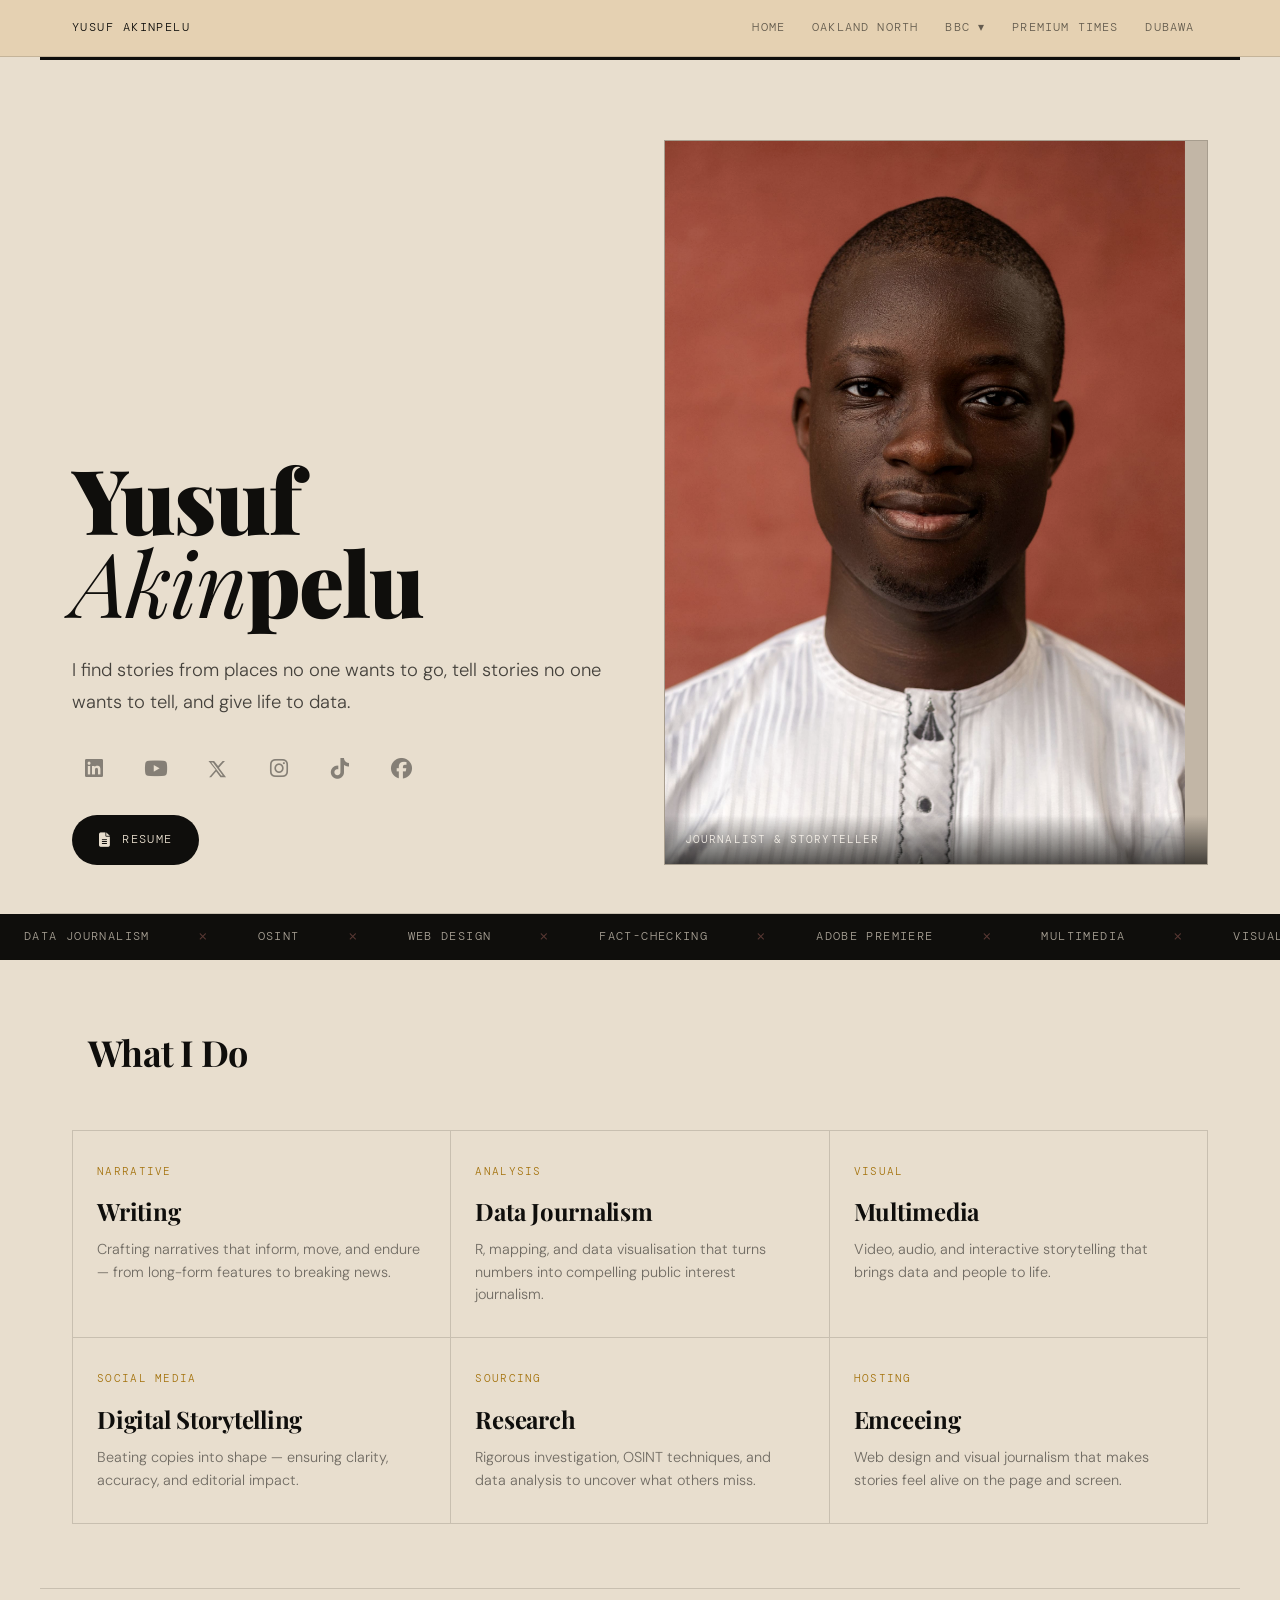
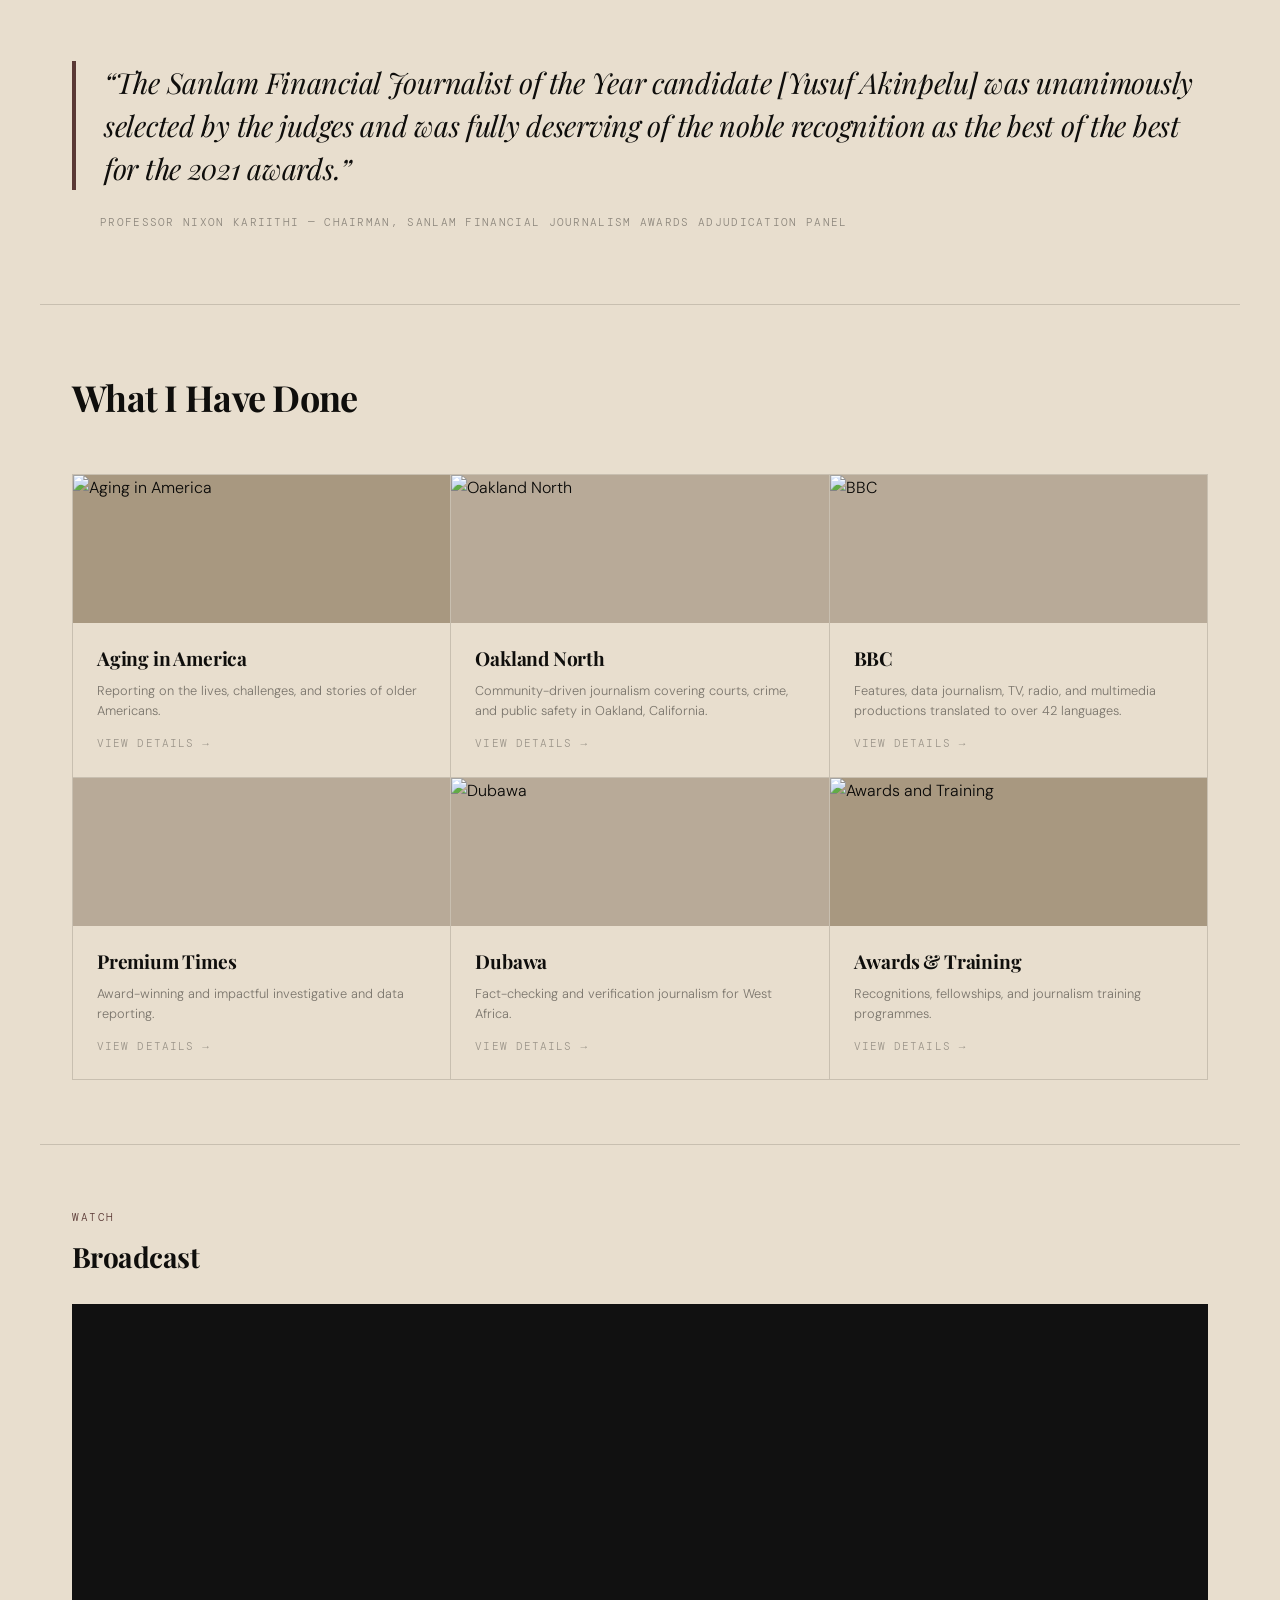
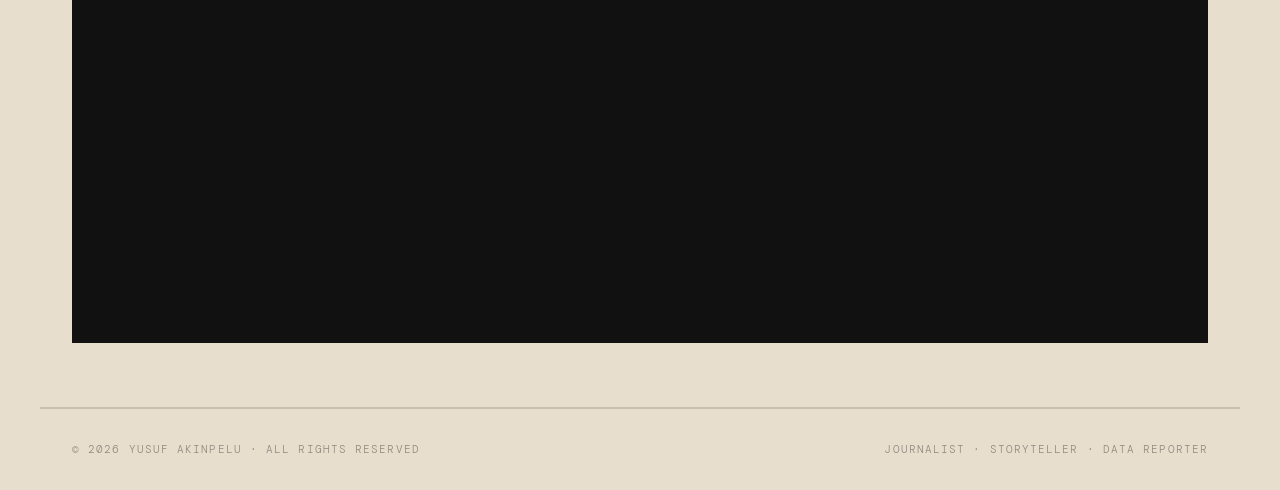
==== commit 1cbdacfc: "thumbnail added" ====
--- a/index.html
+++ b/index.html
@@ -3,6 +3,11 @@
 <head>
   <meta charset="UTF-8">
   <meta name="viewport" content="width=device-width, initial-scale=1.0">
+
+  <meta property="og:image" content="assets/yusuf.jpeg">
+  <meta name="twitter:image" content="assets/yusuf.jpeg">
+  <link rel="icon" href="assets/yusuf.jpeg">
+
   <title>Yusuf Akinpelu — Storyteller</title>
   <link rel="preconnect" href="https://fonts.googleapis.com">
   <link rel="preconnect" href="https://fonts.gstatic.com" crossorigin>
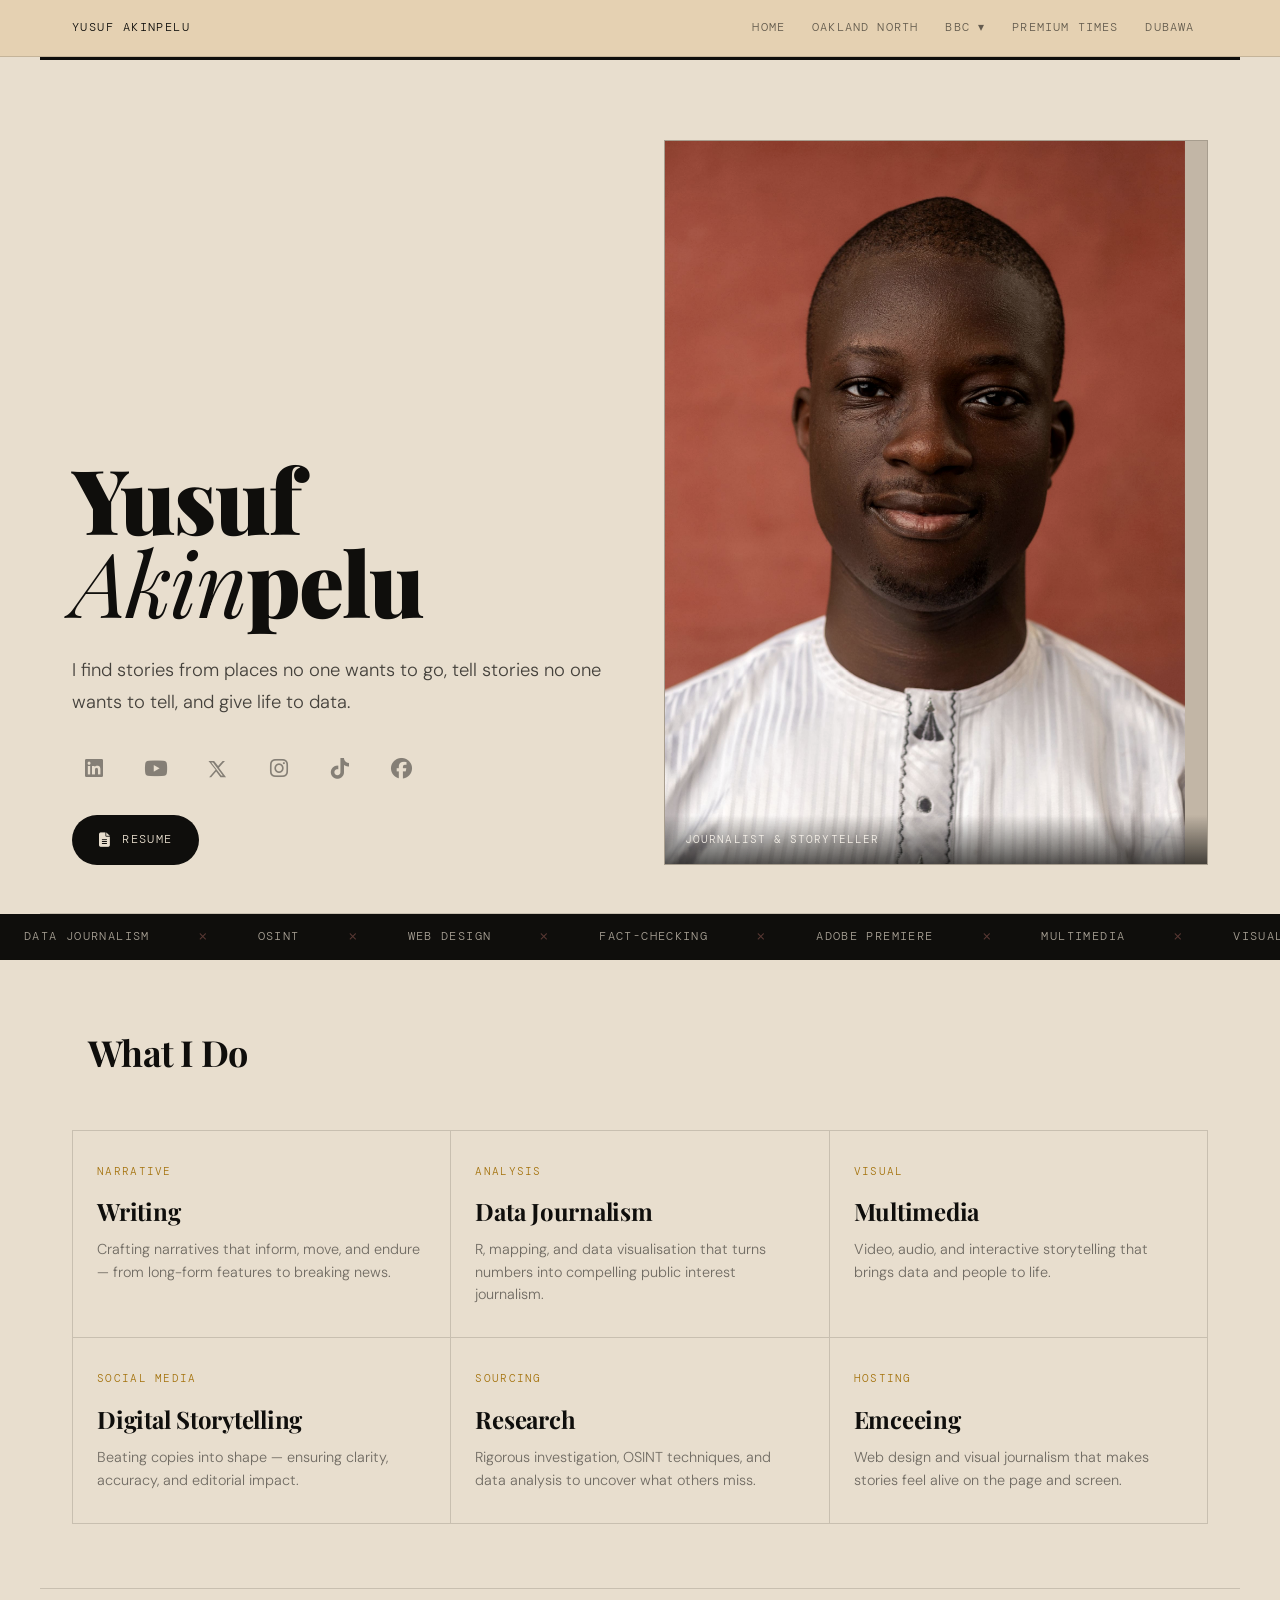
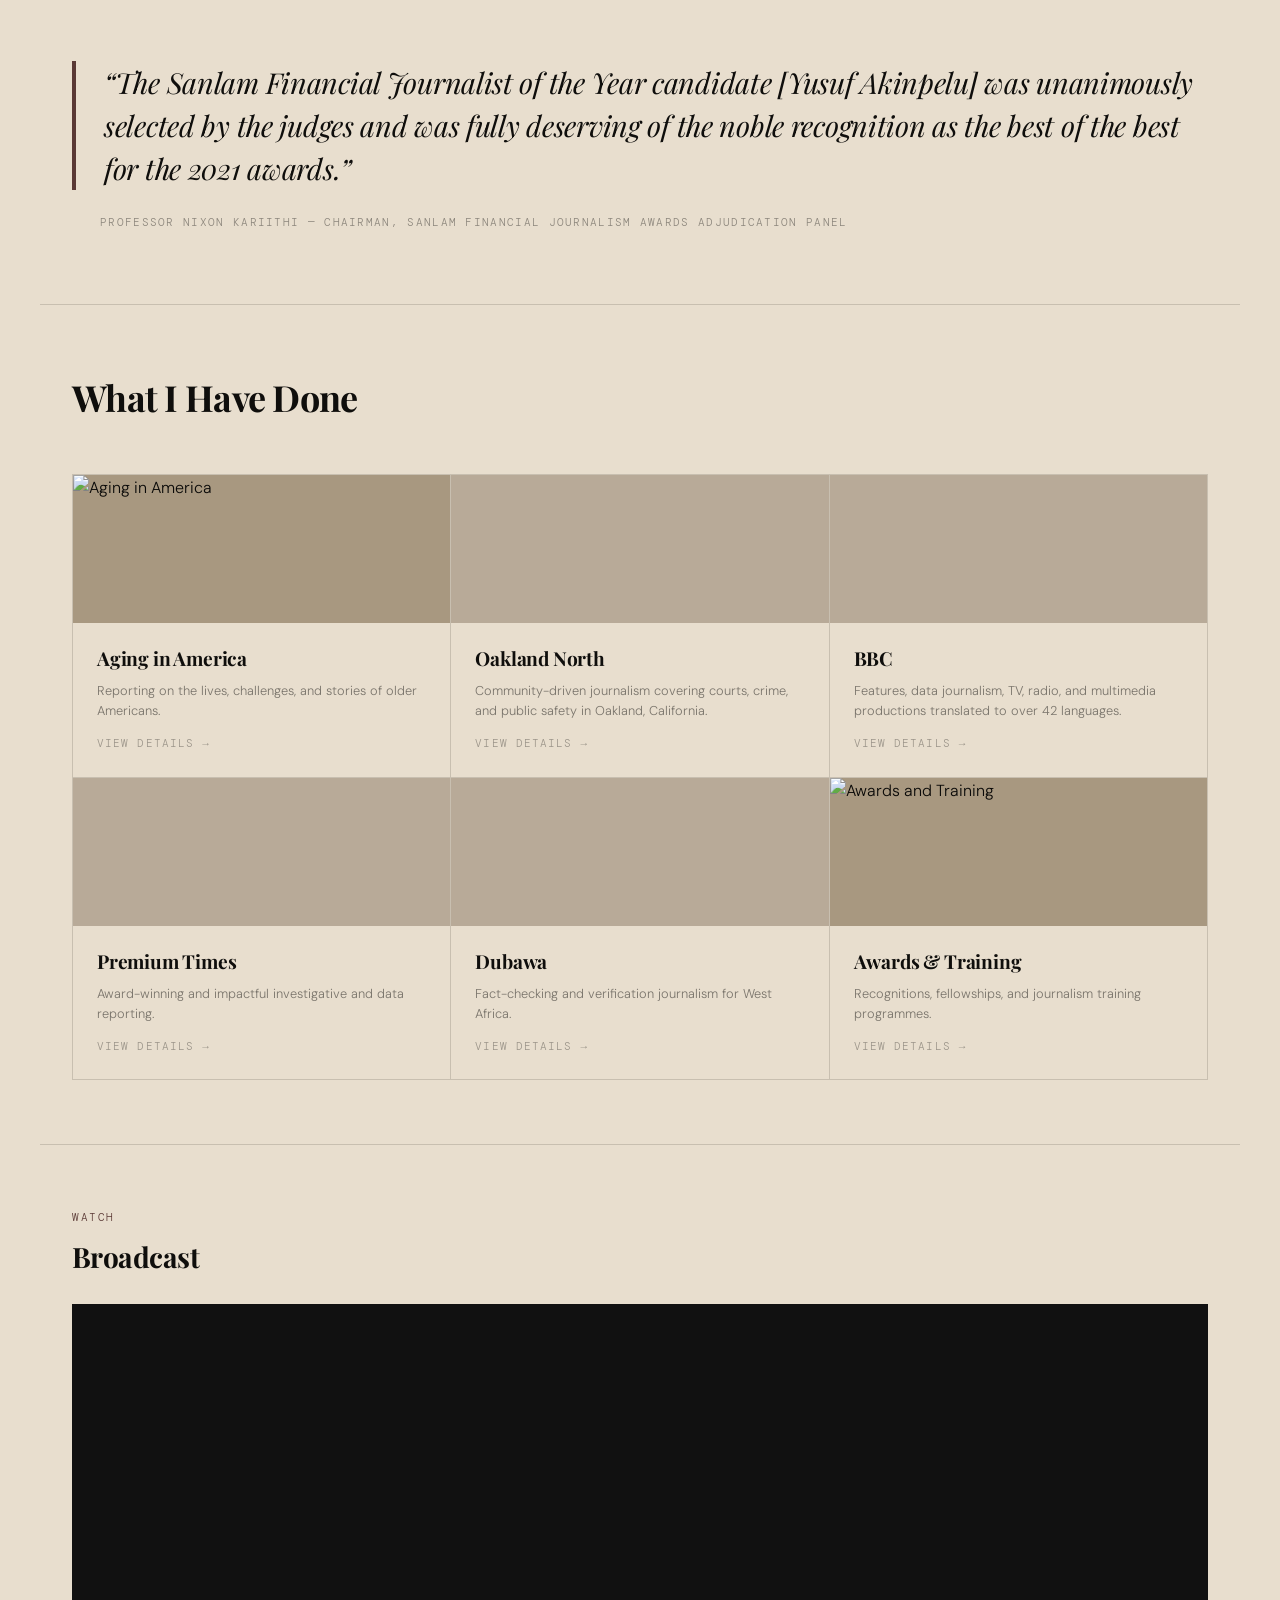
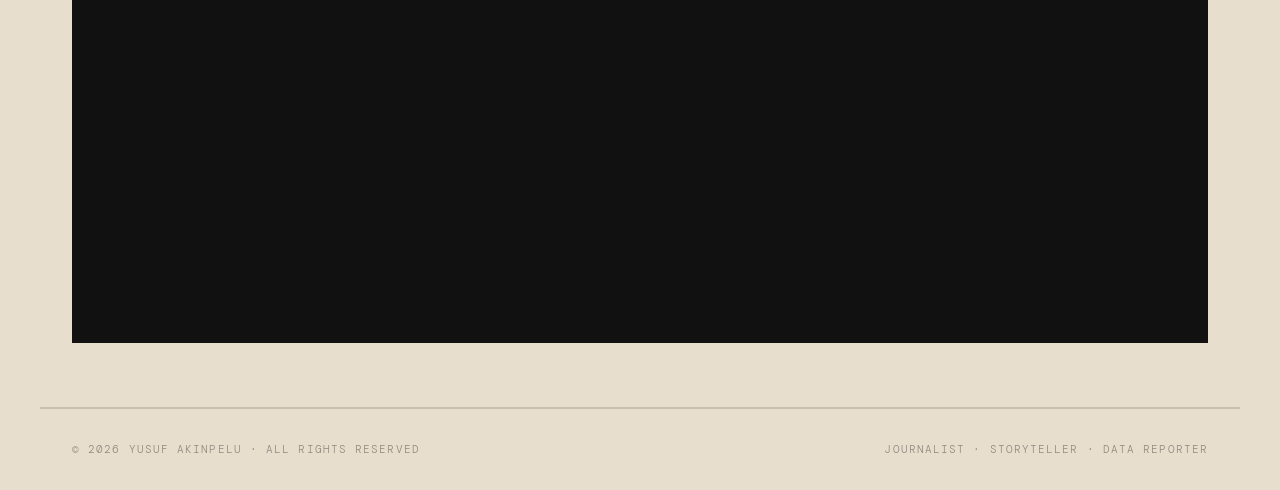
==== commit a5aa8299: "homepage update" ====
--- a/index.html
+++ b/index.html
@@ -4,9 +4,26 @@
   <meta charset="UTF-8">
   <meta name="viewport" content="width=device-width, initial-scale=1.0">
 
-  <meta property="og:image" content="assets/yusuf.jpeg">
-  <meta name="twitter:image" content="assets/yusuf.jpeg">
-  <link rel="icon" href="assets/yusuf.jpeg">
+  <!-- ── FAVICON (browser tab icon) ──────────────────────── -->
+  <link rel="icon" type="image/jpeg" href="assets/yusuf.jpeg">
+  <link rel="apple-touch-icon" href="assets/yusuf.jpeg">
+
+  <!-- ── OPEN GRAPH (Facebook, WhatsApp, LinkedIn previews) ── -->
+  <meta property="og:type"        content="website">
+  <meta property="og:title"       content="Yusuf Akinpelu — Storyteller">
+  <meta property="og:description" content="I find stories from places no one wants to go, tell stories no one wants to tell, and give life to data.">
+  <meta property="og:image"       content="assets/yusuf.jpeg">
+  <meta property="og:image:width"  content="1200">
+  <meta property="og:image:height" content="630">
+  <meta property="og:url"         content="https://yusufakinpelu.com/">
+
+  <!-- ── TWITTER / X CARD ─────────────────────────────────── -->
+  <meta name="twitter:card"        content="summary_large_image">
+  <meta name="twitter:title"       content="Yusuf Akinpelu — Storyteller">
+  <meta name="twitter:description" content="I find stories from places no one wants to go, tell stories no one wants to tell, and give life to data.">
+  <meta name="twitter:image"       content="assets/yusuf.jpeg">
+  <meta name="twitter:site"        content="@AkinpeluYusuph">
+  <meta name="twitter:creator"     content="@AkinpeluYusuph">
 
   <title>Yusuf Akinpelu — Storyteller</title>
   <link rel="preconnect" href="https://fonts.googleapis.com">
@@ -14,8 +31,8 @@
   <link href="https://fonts.googleapis.com/css2?family=Playfair+Display:ital,wght@0,400;0,700;0,900;1,400;1,700&family=DM+Mono:wght@400;500&family=DM+Sans:wght@300;400;500&display=swap" rel="stylesheet">
   <link rel="stylesheet" href="https://cdnjs.cloudflare.com/ajax/libs/font-awesome/6.4.0/css/all.min.css">
   <style>
-    /* ── RESET & TOKENS ─────────────────────────────────────────────── */
     *, *::before, *::after { box-sizing: border-box; margin: 0; padding: 0; }
+
     :root {
       --ink: #0f0e0c;
       --paper: #e8dece;
@@ -25,6 +42,7 @@
       --mono: 'DM Mono', monospace;
       --sans: 'DM Sans', system-ui, sans-serif;
     }
+
     html { font-size: 16px; scroll-behavior: smooth; }
     body {
       background: var(--paper);
@@ -166,7 +184,7 @@
   }
 
   .nav-links > li > a:hover,
-  .nav-links > li > a[aria-current=\"page\"] {
+  .nav-links > li > a[aria-current="page"] {
     opacity: 1;
   }
 
@@ -778,7 +796,6 @@
 // ── SCROLL REVEAL ─────────────────────────────────────────────────────
 (function() {
   if (!('IntersectionObserver' in window)) {
-    // Fallback: just show everything
     document.querySelectorAll('.reveal').forEach(function(el) {
       el.classList.add('visible');
     });
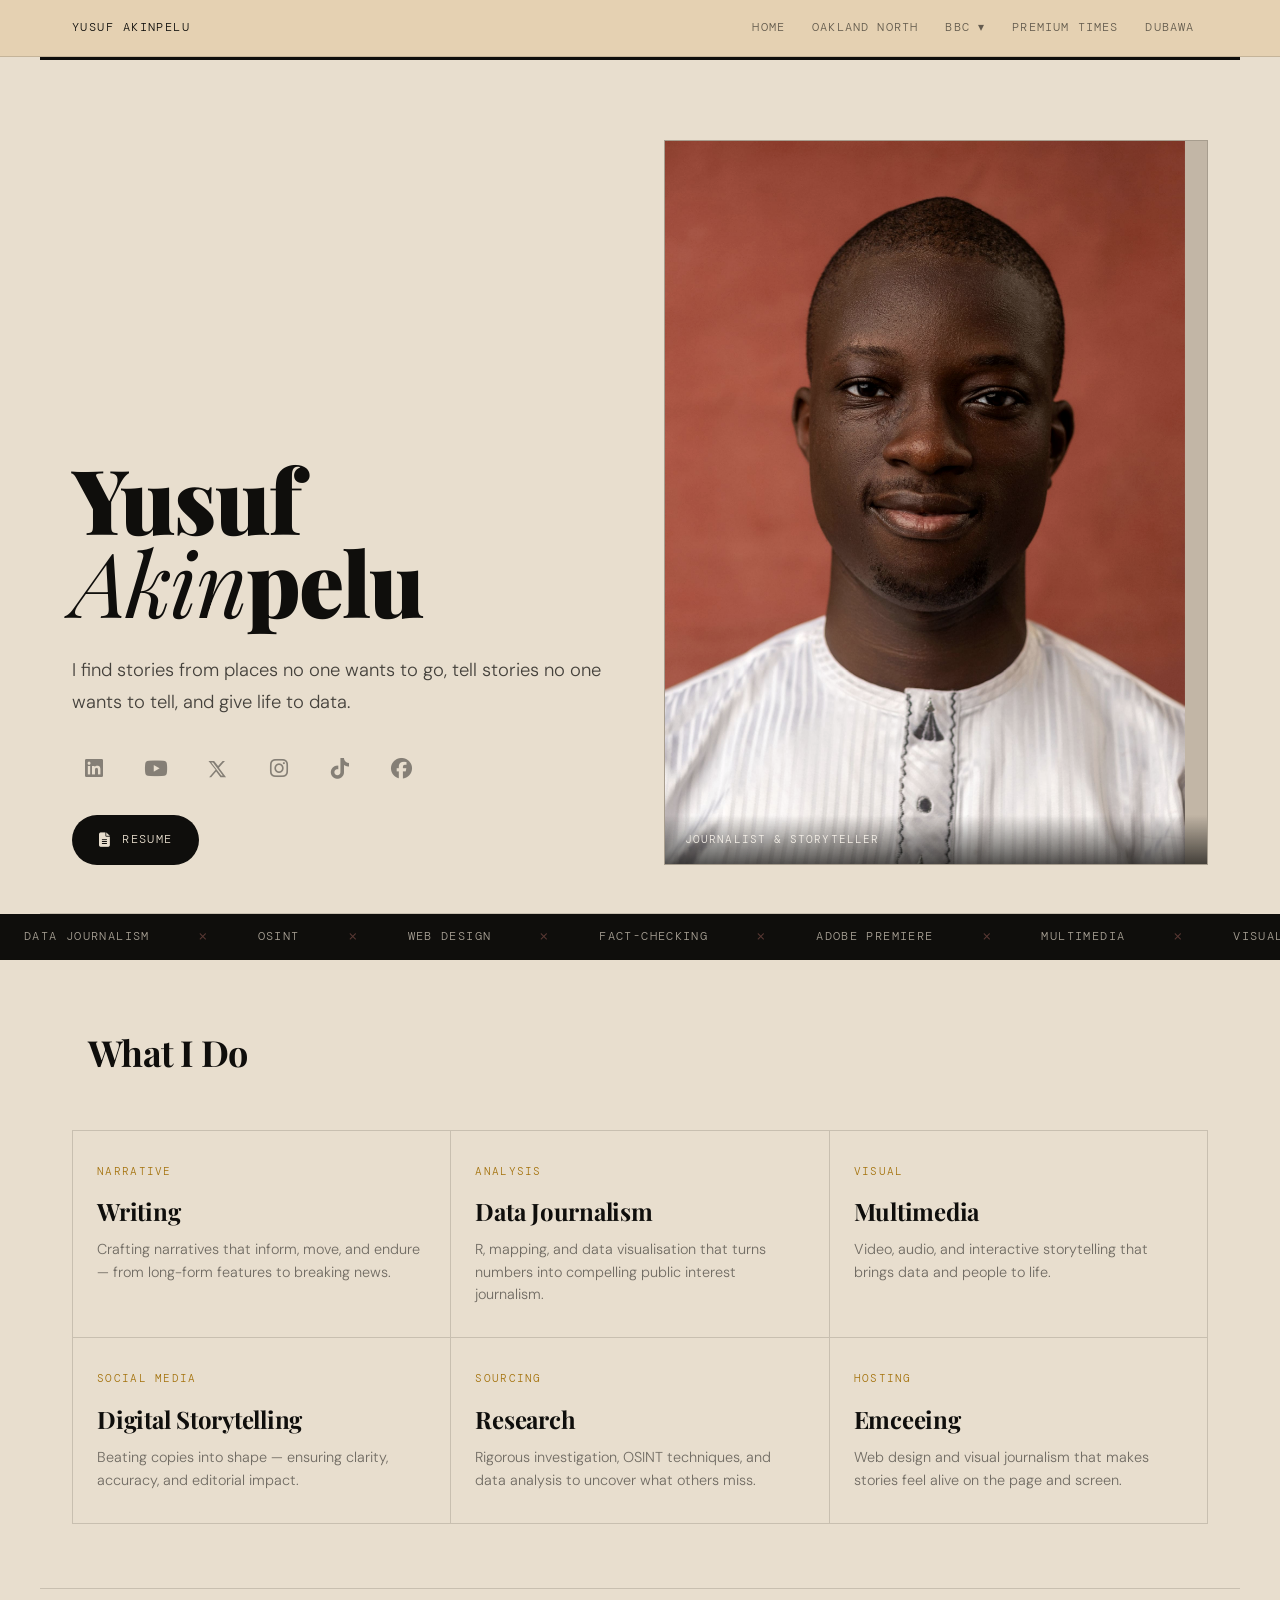
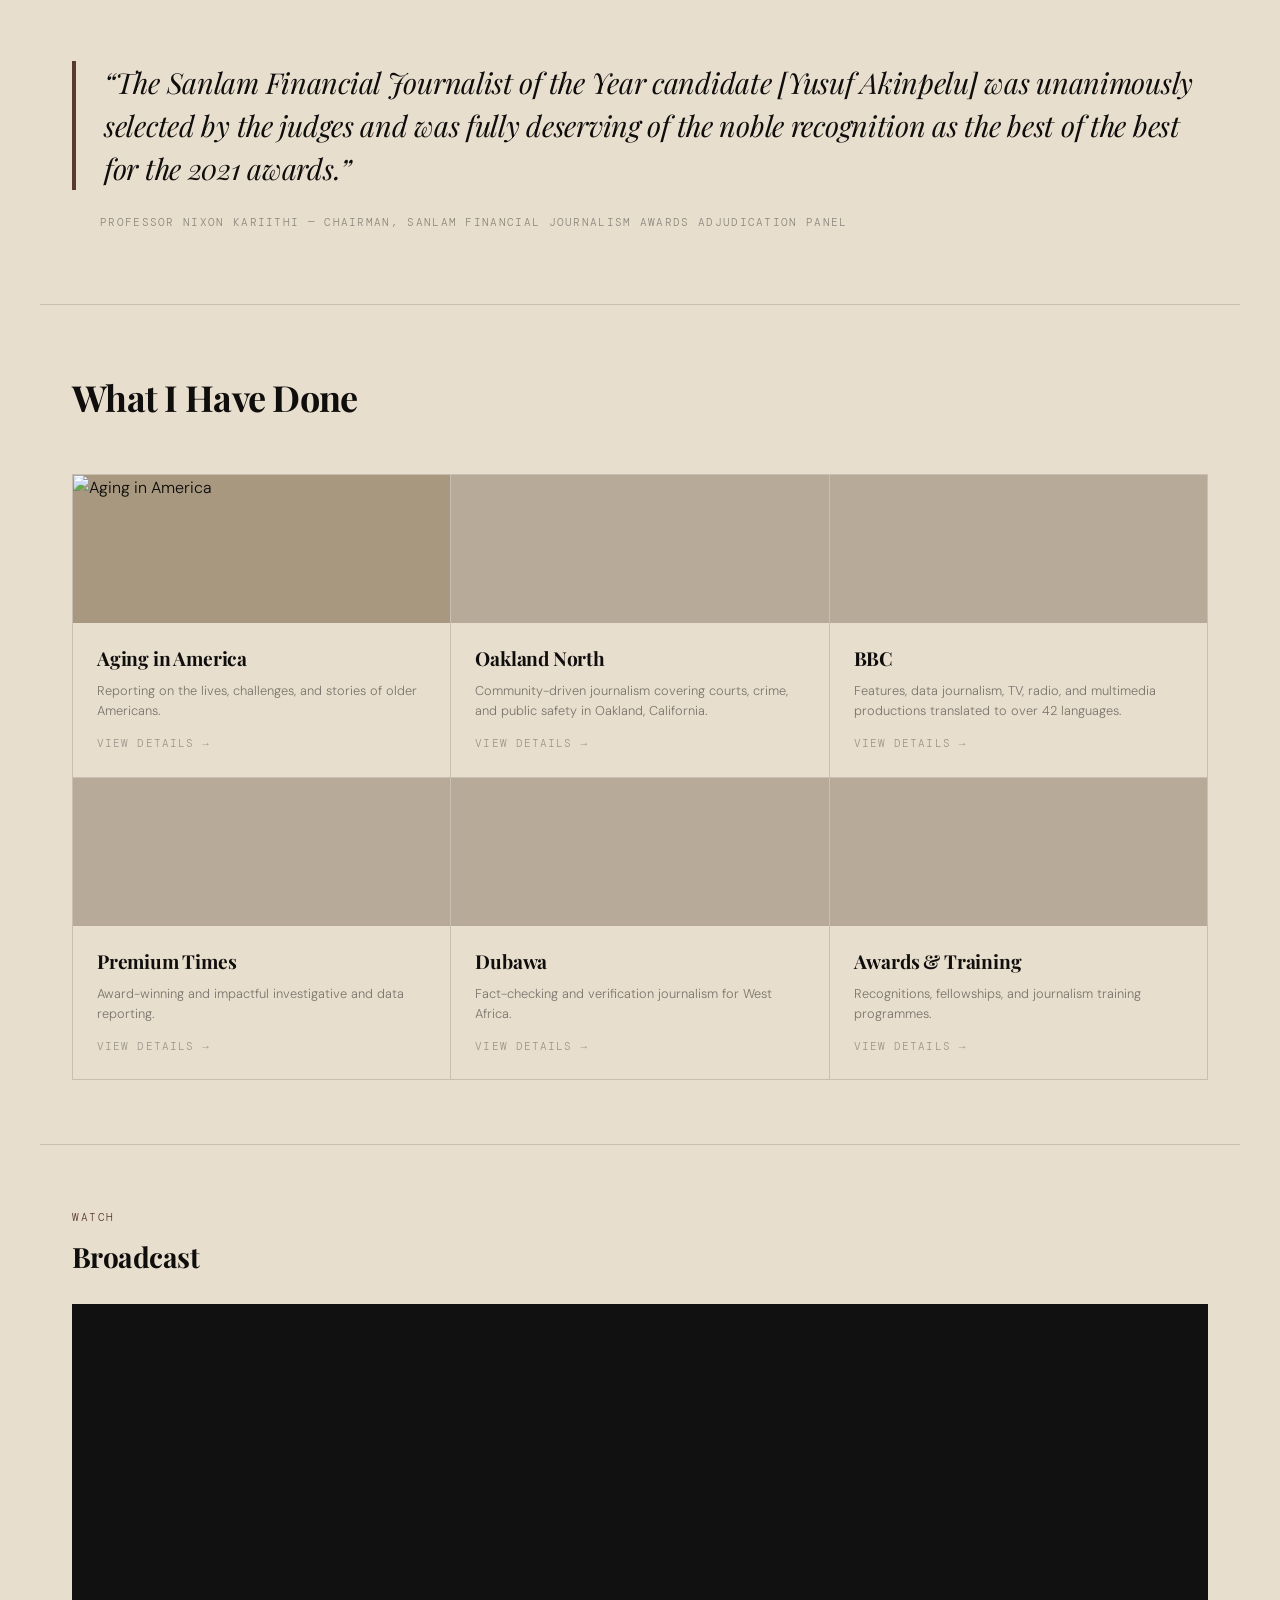
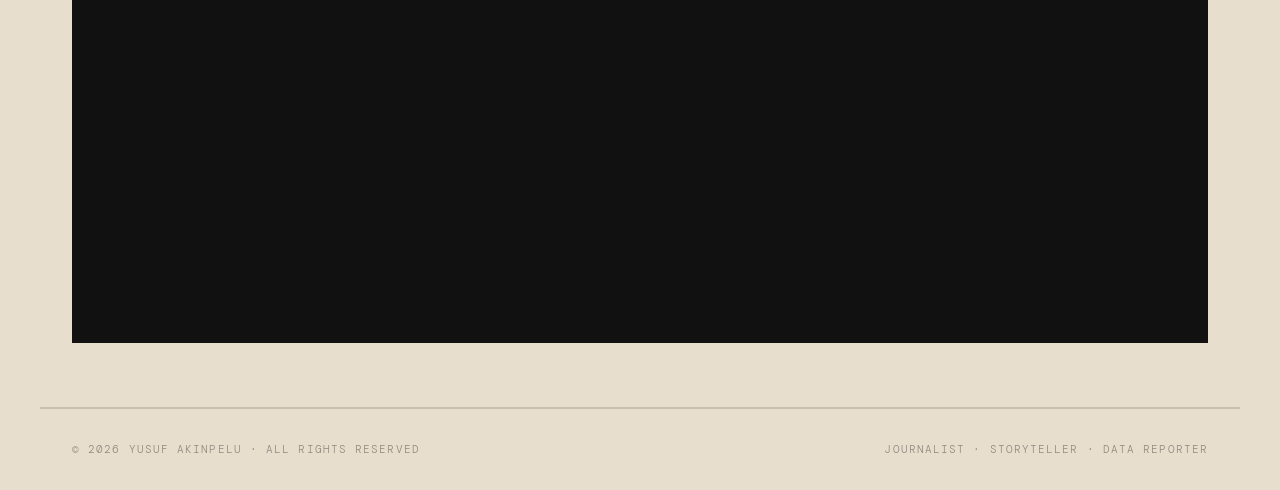
==== commit 38f66f8b: "display image update" ====
--- a/index.html
+++ b/index.html
@@ -650,7 +650,7 @@
 
     <a class="pub-card reveal" href="bbc.html" style="transition-delay:0.16s">
       <div class="pub-thumb">
-        <img src="https://scontent-sjc6-1.xx.fbcdn.net/v/t39.30808-6/484835152_2827159650799894_4886914072200597601_n.jpg?_nc_cat=111&ccb=1-7&_nc_sid=127cfc&_nc_ohc=N2QEM34rP3YQ7kNvwEGwJSi&_nc_oc=Adpwj_f6E3TLo8UpQ-8cr_TKpD5RN_Snr1IL7erDNYHx483PDXMiuHWSNV5vhz9lDXPu8NRlwl_5tWB9cCY60E6X&_nc_zt=23&_nc_ht=scontent-sjc6-1.xx&_nc_gid=oEEMNfJke5KyB6QOScQb3w&_nc_ss=7b2a8&oh=00_Af6dfNKzswjOje7d7EyP1ebk2TW3mbFhzUgU5p4FxW0-yQ&oe=6A0C3F99"
+        <img src="https://scontent-sjc6-1.xx.fbcdn.net/v/t39.30808-6/459407923_18418472728074376_1587764243158288568_n.jpg?stp=dst-jpegr_tt6&_nc_cat=100&ccb=1-7&_nc_sid=127cfc&_nc_ohc=hHdD6e_pAHIQ7kNvwEI7Hu-&_nc_oc=AdqiRJR0IiohjNfHp-WPy8nKG54vFVY3RMPhDAhCRy6c7KRBqhmbRgzz-4wa5xDarPc29FI0tmCkFQdzTw1ZxZ3j&_nc_zt=23&se=-1&_nc_ht=scontent-sjc6-1.xx&_nc_gid=0XXt19WwHbcPLB66BXDRjg&_nc_ss=7b2a8&oh=00_Af6dRUCKMObchm5_tE3sagO_SGF9Yp7S-i2iWW5g_vSo6w&oe=6A198E2B"
           alt="BBC" loading="lazy"
           onerror="this.src='https://images.unsplash.com/photo-1504711434969-e33886168f5c?w=640&q=75&auto=format';">
       </div>
@@ -687,10 +687,11 @@
       </div>
     </a>
 
-    <a class="pub-card reveal" href="#" onclick="openAwards(event)" style="transition-delay:0.4s">
+    <a class="pub-card reveal" href="awards.html" onclick="openAwards(event)" style="transition-delay:0.4s">
       <div class="pub-thumb">
-        <img src="https://scontent-sjc6-1.xx.fbcdn.net/v/t39.30808-6/475224138_2781778635337996_4657775191827216206_n.jpg?_nc_cat=108&ccb=1-7&_nc_sid=127cfc&_nc_ohc=plgnQgjhbo8Q7kNvwF5bhXN&_nc_oc=AdpzK462hxGh1CzgAxigmjO_mwts6gDNZ5tRW08ltJ50Mg_HCEL4PrTC5lj758QlcWojx17tW9h0U6yy26NETjdE&_nc_zt=23&_nc_ht=scontent-sjc6-1.xx&_nc_gid=E7YR_v7pwq44emkTRN1dUQ&_nc_ss=7b2a8&oh=00_Af58YYpZQV7HiZA_3Z6pi0R-oIUAtYMJAw3axbIFc-QOrA&oe=6A0C5F05"
+        <img src="https://scontent-sjc6-1.xx.fbcdn.net/v/t39.30808-6/475224138_2781778635337996_4657775191827216206_n.jpg?_nc_cat=108&ccb=1-7&_nc_sid=127cfc&_nc_ohc=zsh9X_B92sAQ7kNvwGiqH_u&_nc_oc=AdrrKA4JjG178sKYdmn76pkD7VCo3XuBWHRNmd0J6m3KszqdYuXnunTh904Vn8gBFSe13Gs5XnydJcokNcTJV9ET&_nc_zt=23&_nc_ht=scontent-sjc6-1.xx&_nc_gid=A081PUm9AQQiTX1pDgGngA&_nc_ss=7b2a8&oh=00_Af7opAWxFhH7TtzgwtFTp5lC2-Q3J-jLl7uWXLtTs6RSxw&oe=6A198E05"
           alt="Awards and Training" loading="lazy"
+          onerror="this.src='https://images.unsplash.com/photo-1504711434969-e33886168f5c?w=640&q=75&auto=format';">
           onerror="this.parentNode.style.background='#a89880';">
       </div>
       <div class="pub-body">
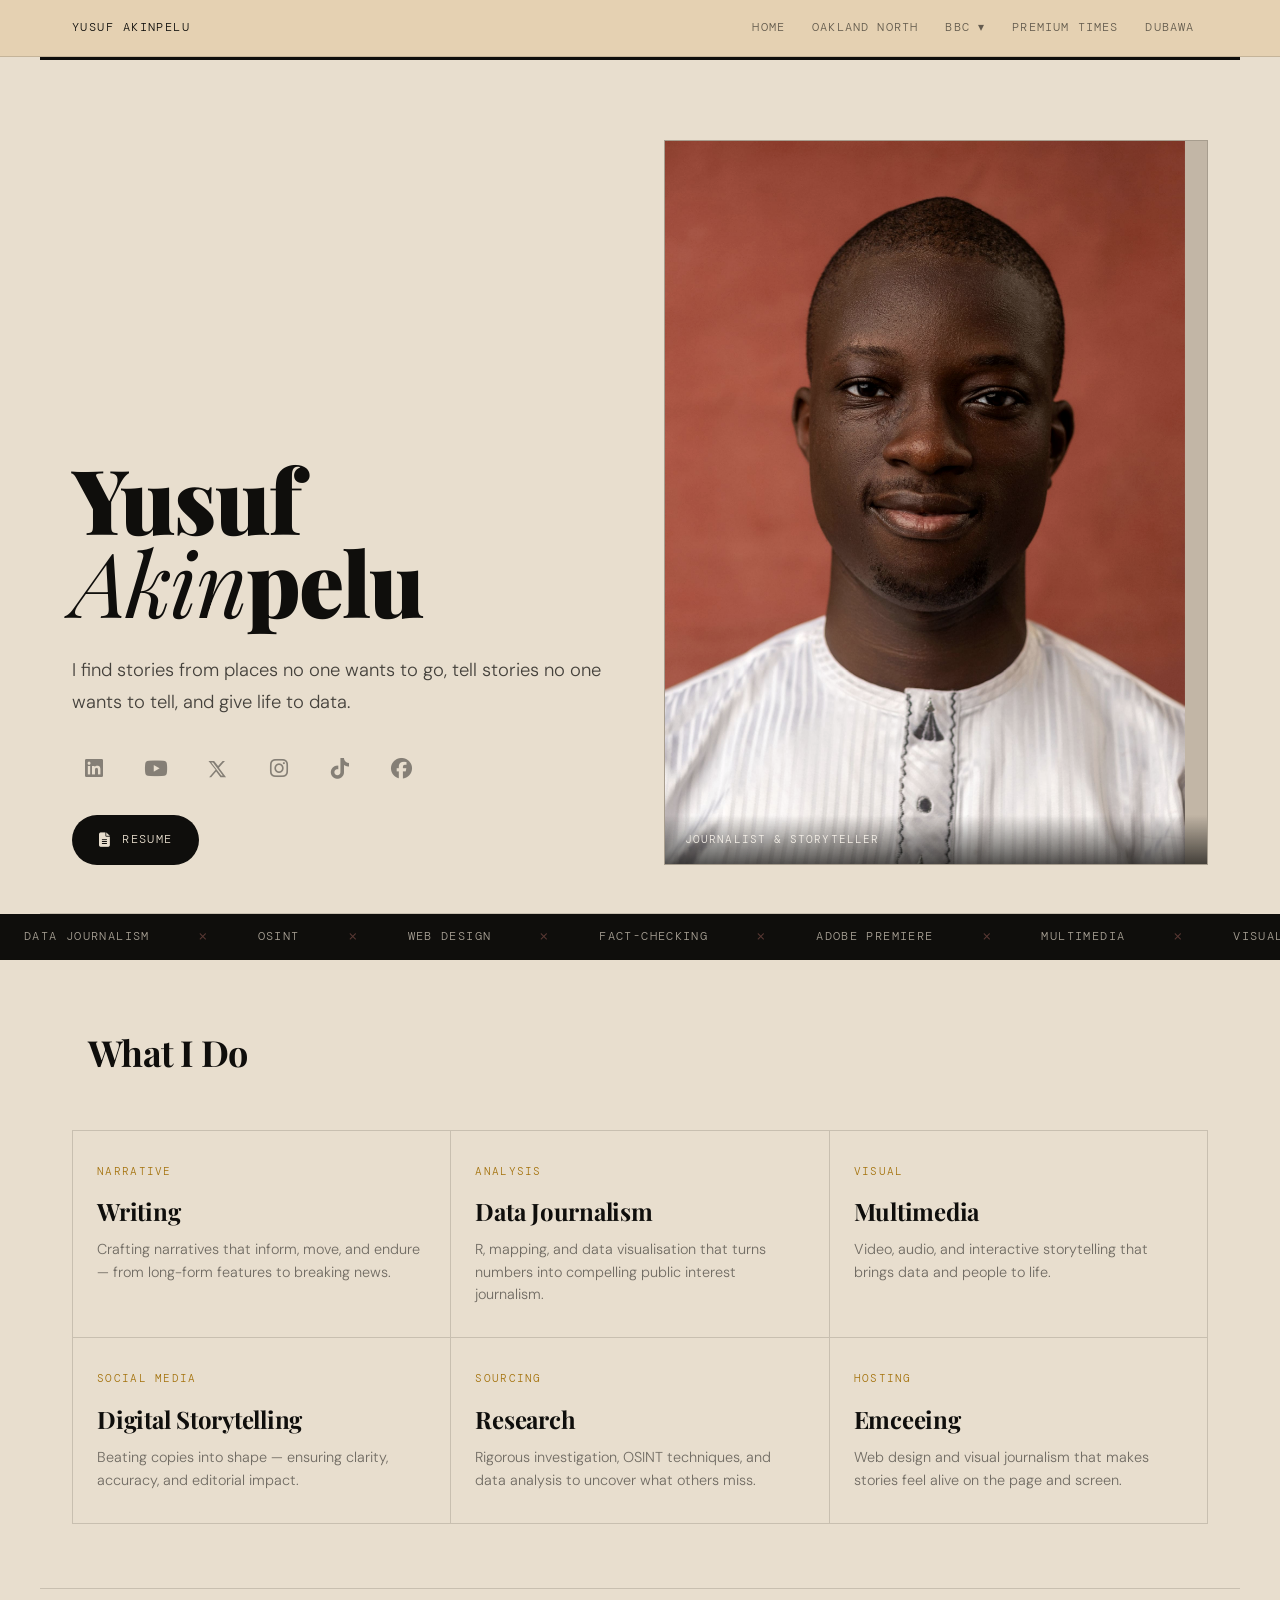
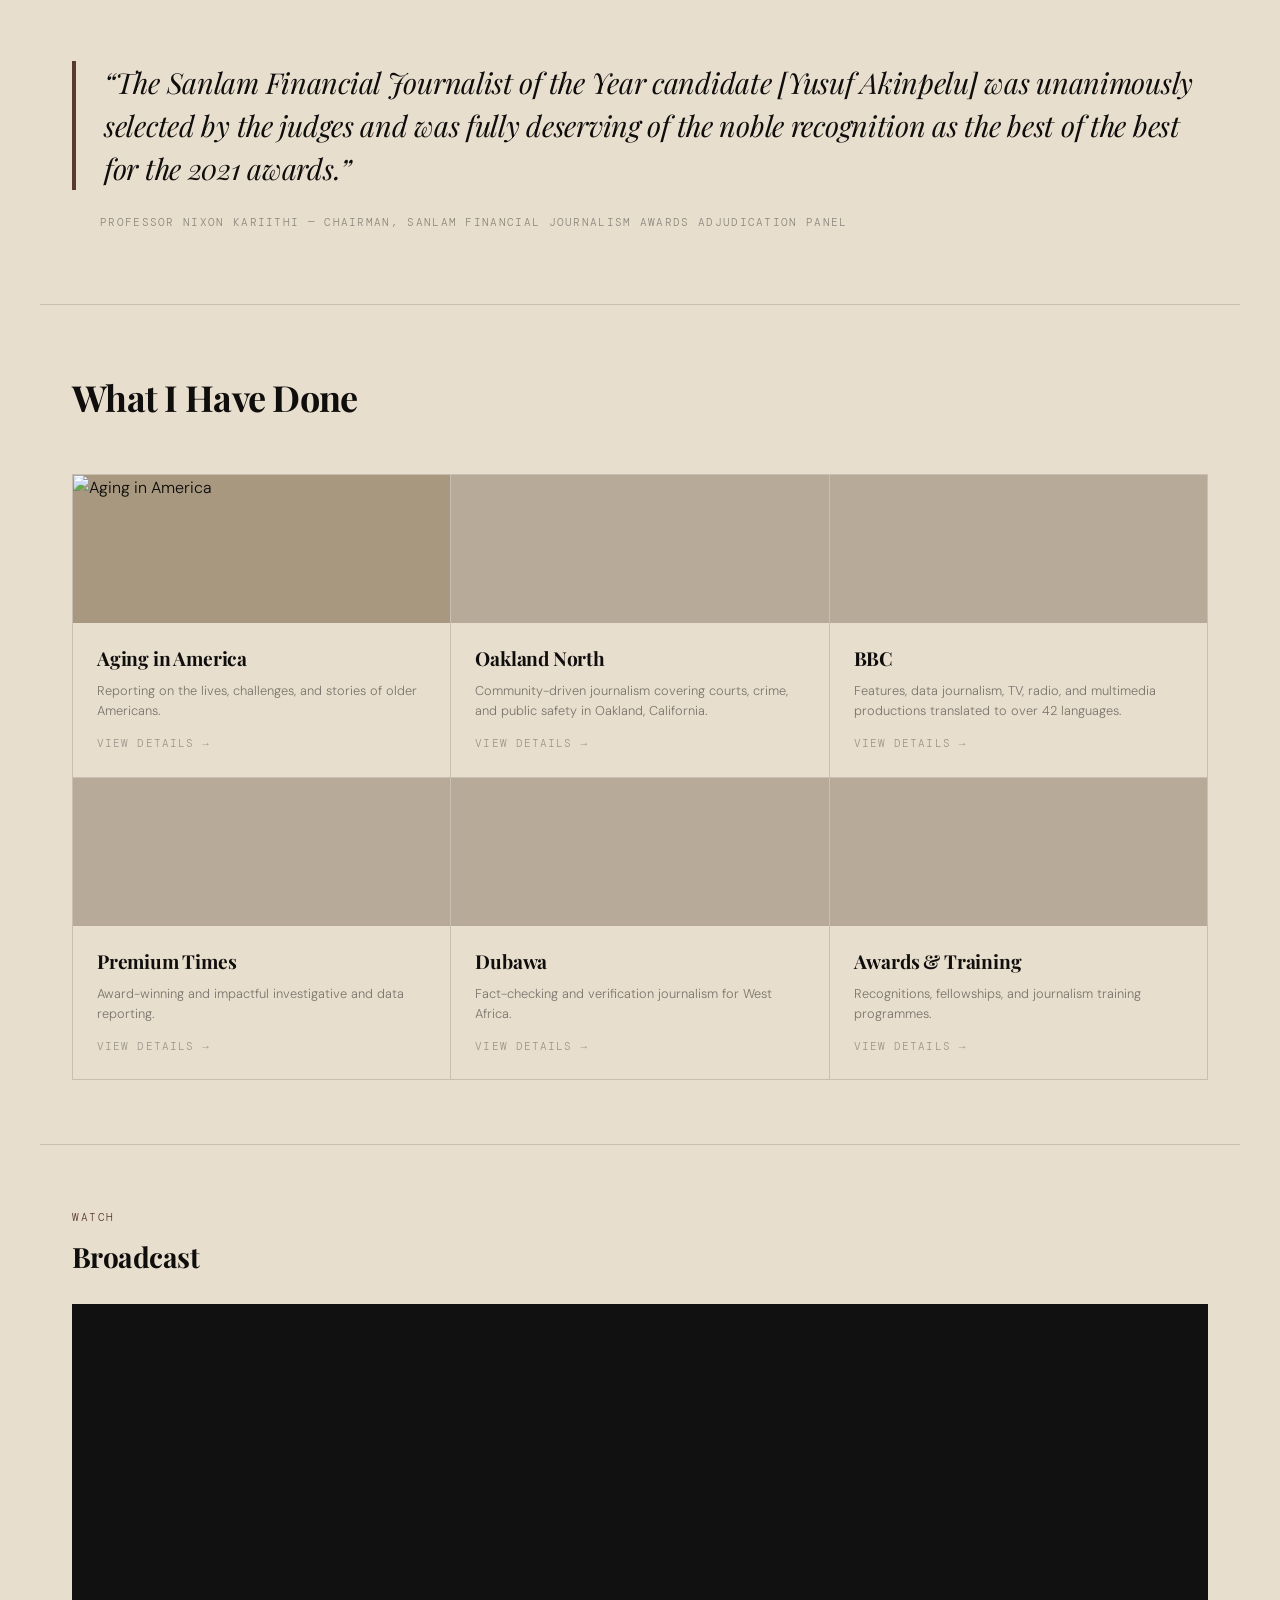
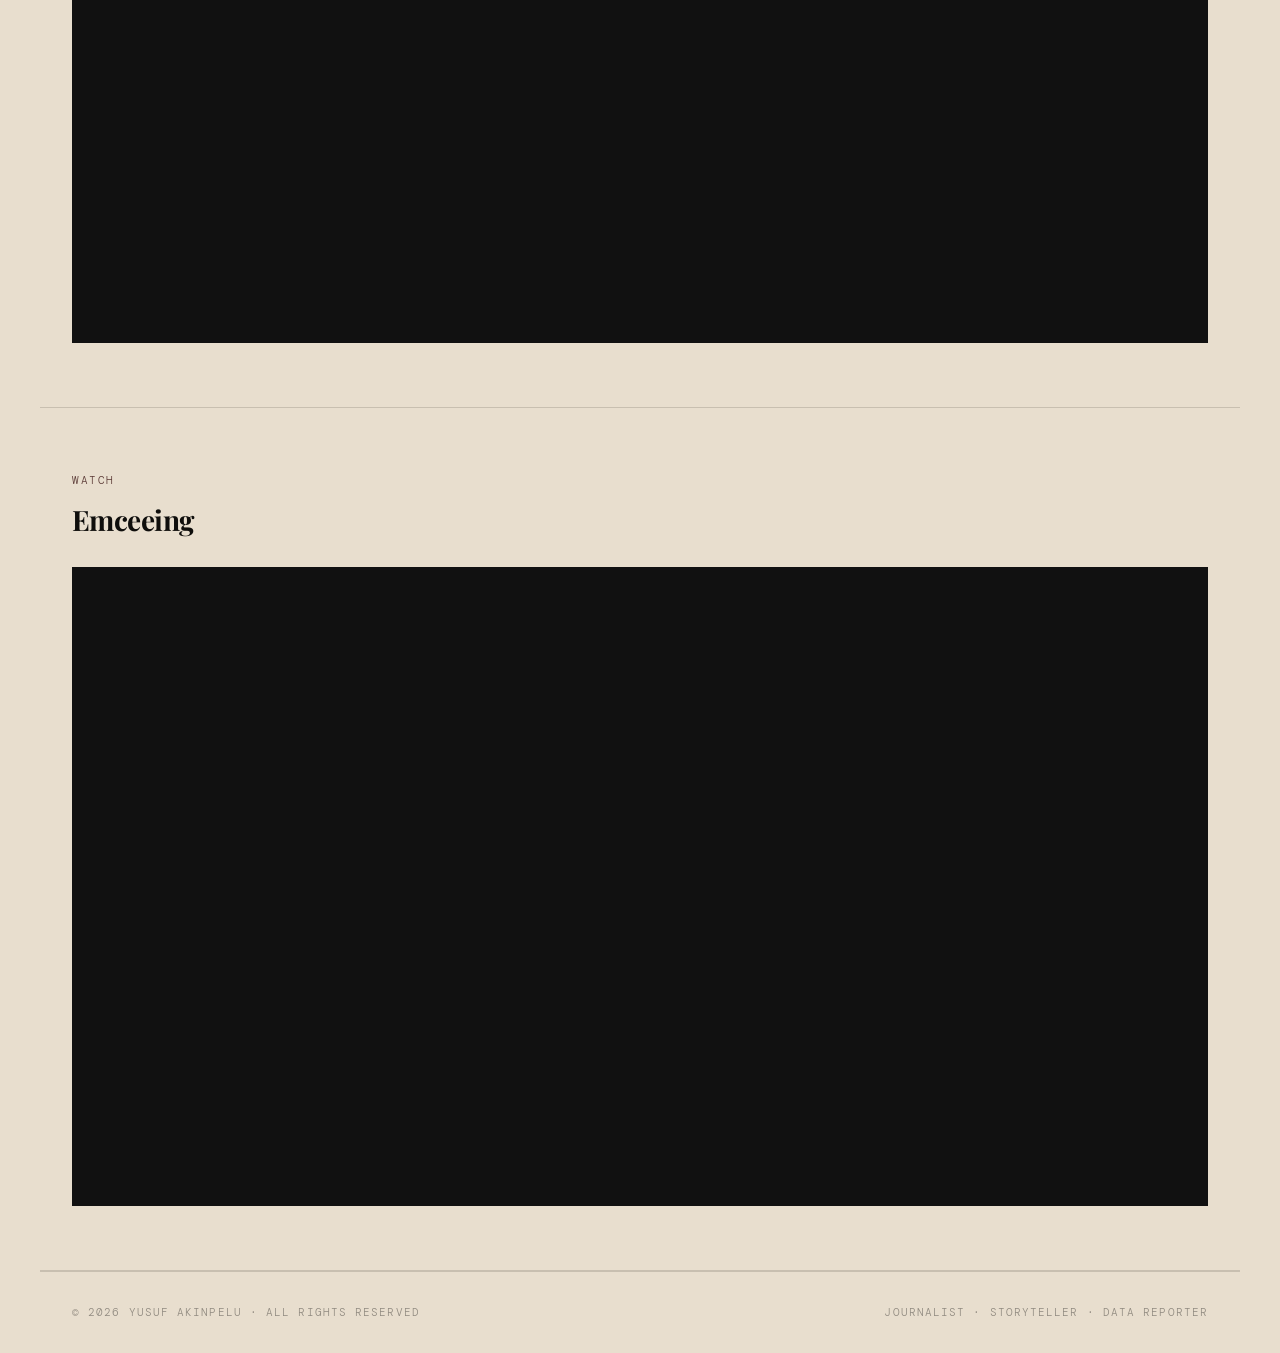
==== commit ad631112: "commit video" ====
--- a/index.html
+++ b/index.html
@@ -718,6 +718,19 @@
   </div>
 </div>
 
+<div class="video-section reveal" id="video">
+  <div class="video-kicker">Watch</div>
+  <h2 class="video-heading">Emceeing</h2>
+  <div class="video-wrap">
+    <iframe
+      src="https://youtu.be/hmHPaaK2YzE?start=109&rel=0"
+      title="Y2K: Sunday Supper — UC Berkeley International House"
+      allow="accelerometer; autoplay; clipboard-write; encrypted-media; gyroscope; picture-in-picture"
+      allowfullscreen loading="lazy">
+    </iframe>
+  </div>
+</div>
+
 <!-- FOOTER -->
 <footer class="footer">
   <span class="footer-copy">&#169; 2026 Yusuf Akinpelu &#183; All rights reserved</span>
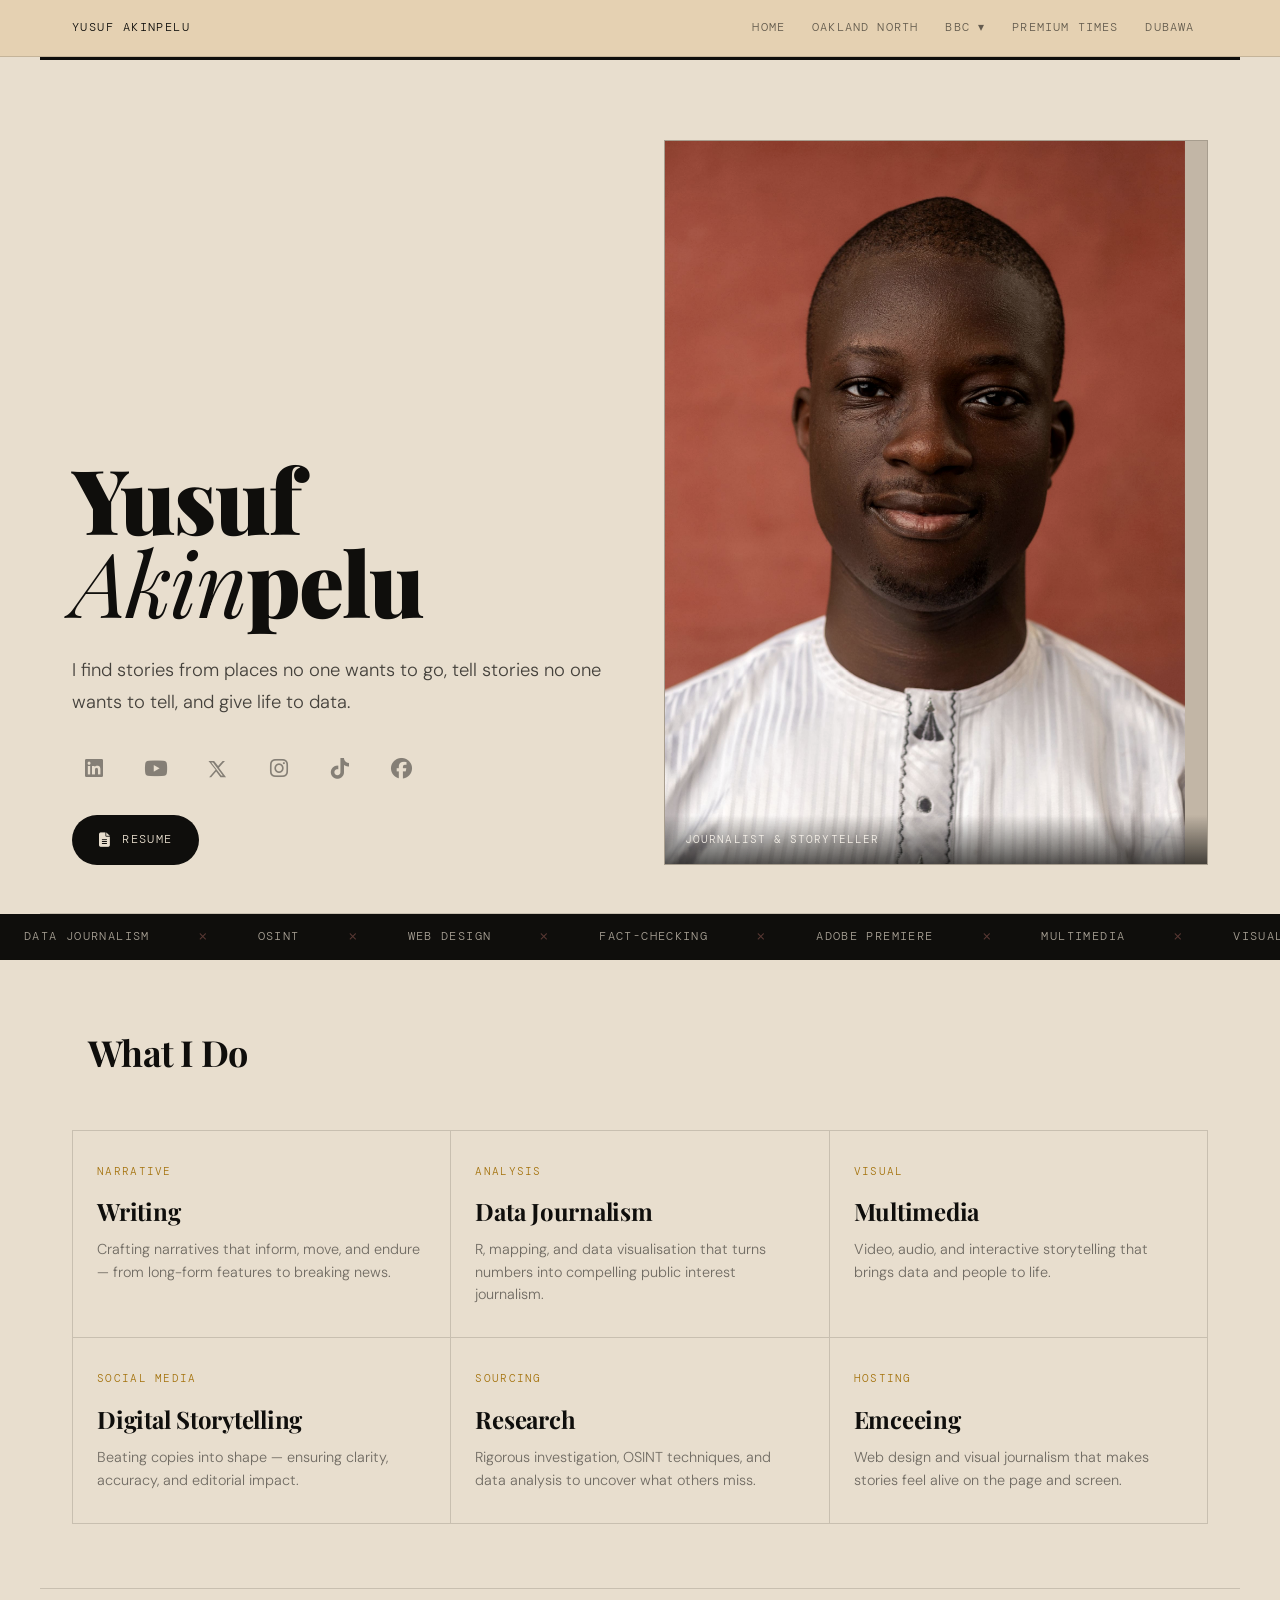
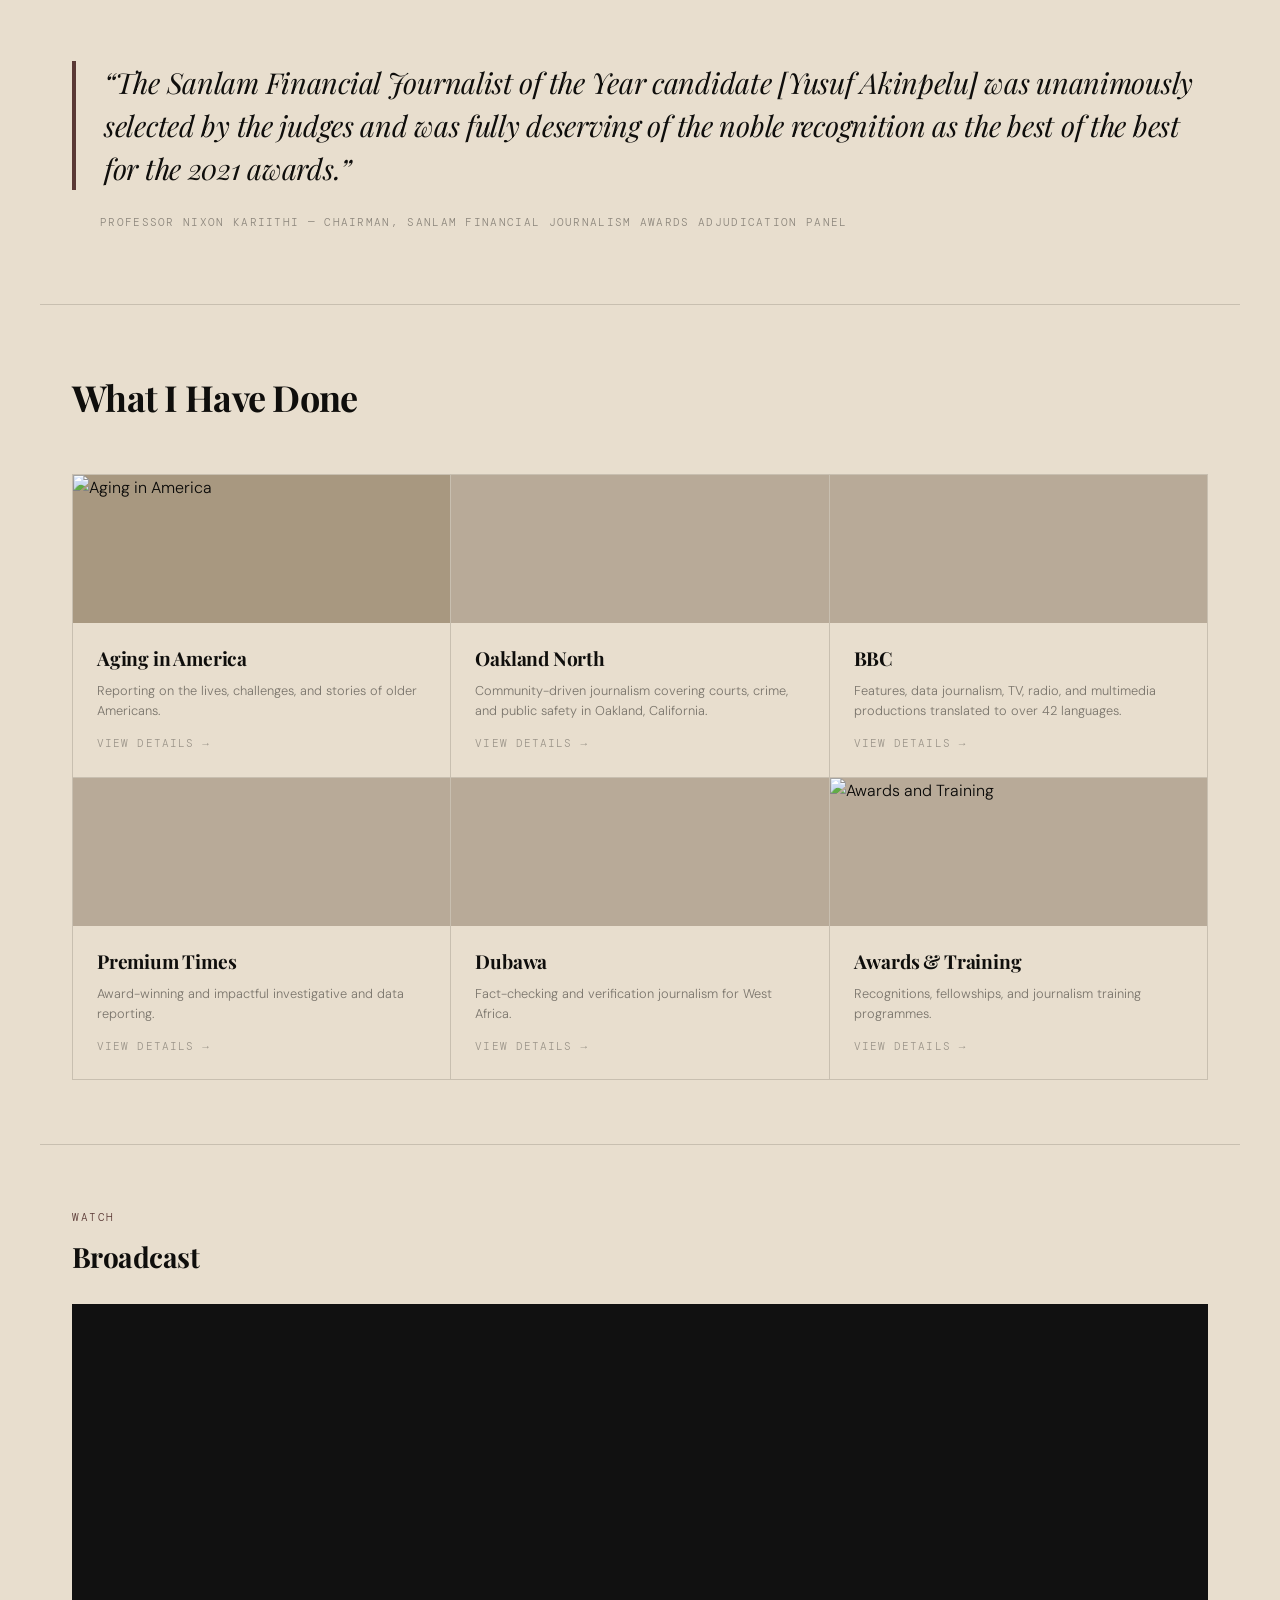
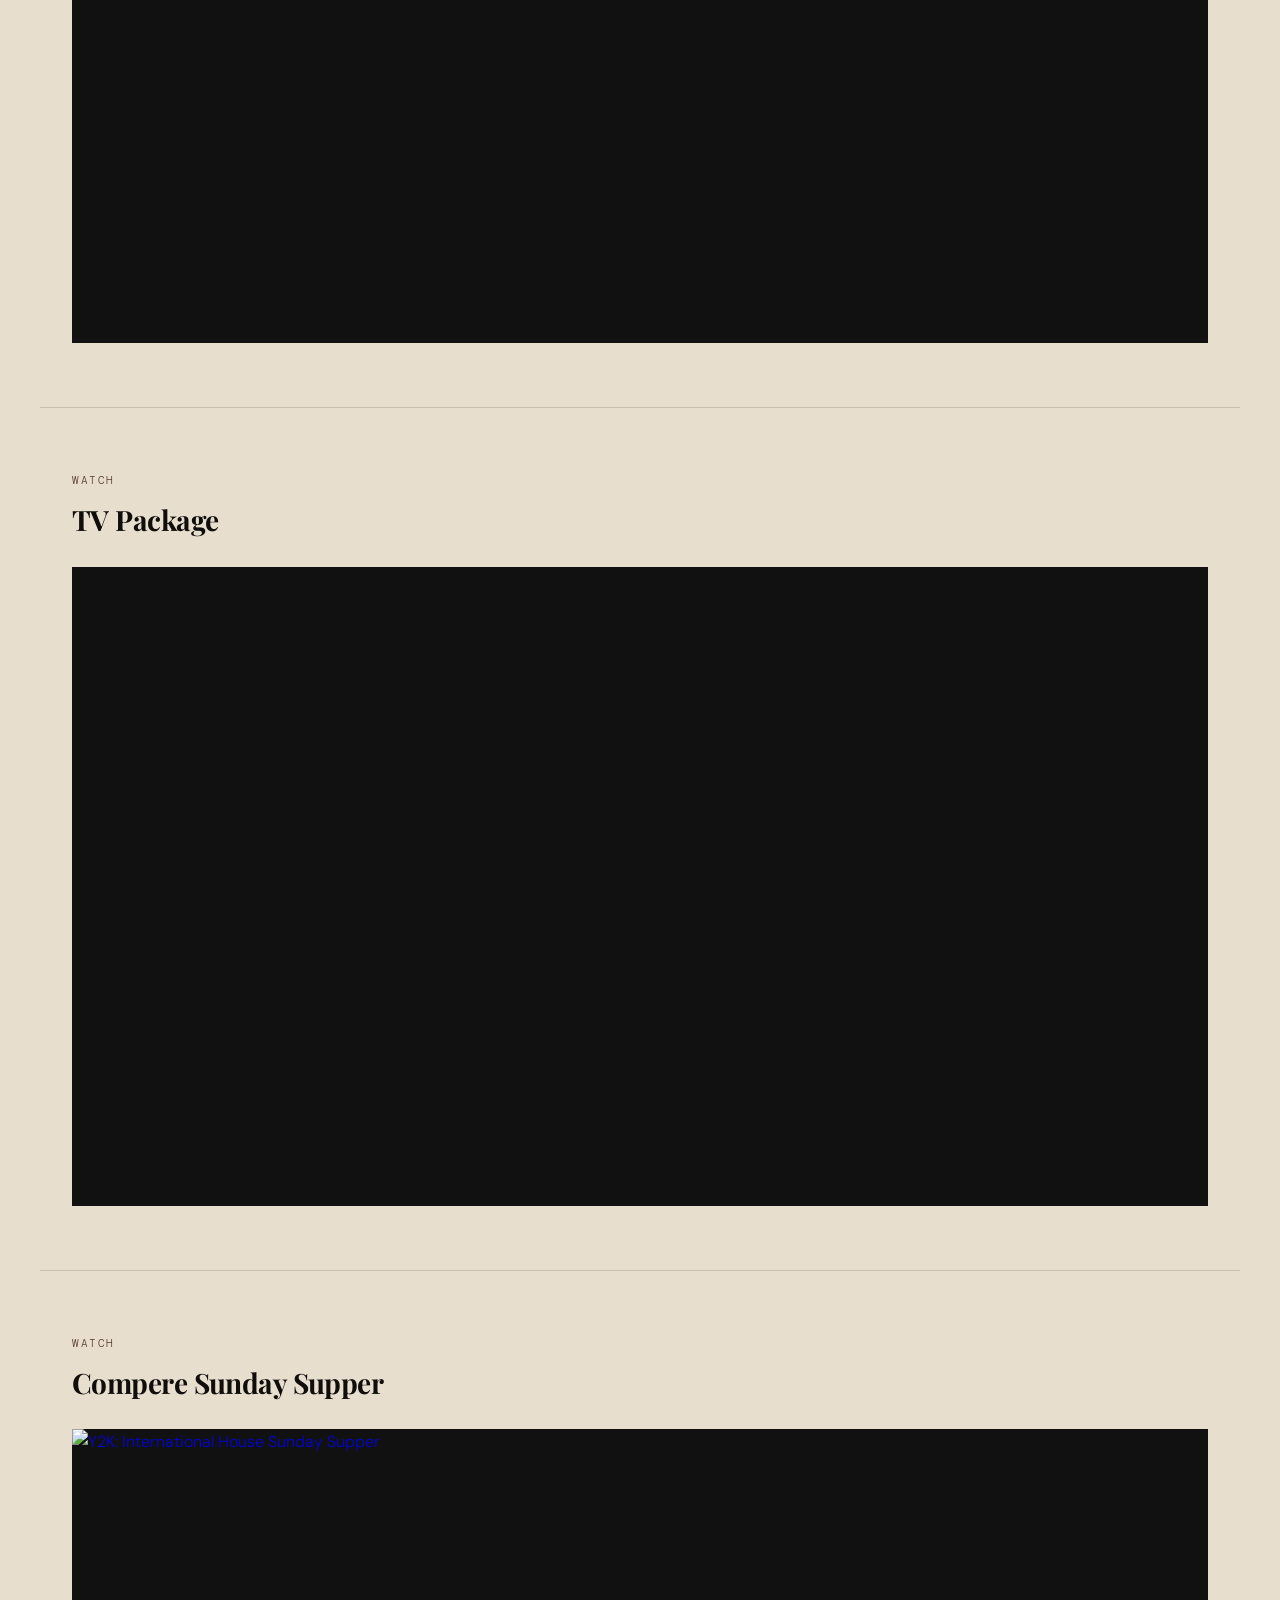
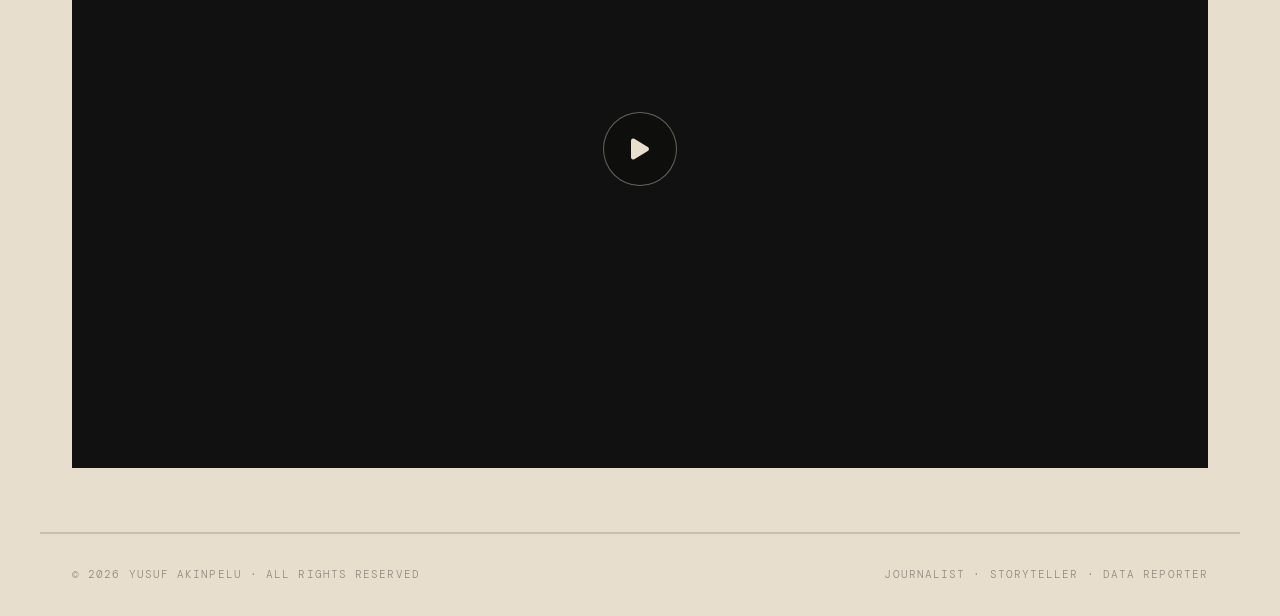
==== commit bdb634ba: "video update" ====
--- a/index.html
+++ b/index.html
@@ -7,6 +7,7 @@
   <!-- ── FAVICON (browser tab icon) ──────────────────────── -->
   <link rel="icon" type="image/jpeg" href="assets/yusuf.jpeg">
   <link rel="apple-touch-icon" href="assets/yusuf.jpeg">
+  
 
   <!-- ── OPEN GRAPH (Facebook, WhatsApp, LinkedIn previews) ── -->
   <meta property="og:type"        content="website">
@@ -406,6 +407,32 @@
     .video-heading { font-family: var(--serif); font-size: 1.75rem; font-weight: 700; letter-spacing: -0.02em; margin-bottom: 1.5rem; }
     .video-wrap { position: relative; padding-top: 56.25%; background: #111; }
     .video-wrap iframe { position: absolute; inset: 0; width: 100%; height: 100%; border: none; }
+
+    /* Video cover: static thumbnail with a play button (used when we link out instead of embedding) */
+    .video-cover {
+      position: relative; display: block;
+      width: 100%; aspect-ratio: 16/9;
+      overflow: hidden; background: #111;
+      text-decoration: none;
+    }
+    .video-cover img {
+      width: 100%; height: 100%; object-fit: cover; display: block;
+      filter: grayscale(10%) contrast(1.04);
+      transition: transform 0.4s ease, filter 0.3s;
+    }
+    .video-cover:hover img { transform: scale(1.04); filter: grayscale(0%) contrast(1.06); }
+    .play-button {
+      position: absolute; top: 50%; left: 50%;
+      transform: translate(-50%,-50%);
+      width: 74px; height: 74px; border-radius: 50%;
+      background: rgba(15,14,12,0.72);
+      color: var(--paper);
+      display: flex; align-items: center; justify-content: center;
+      font-size: 1.5rem;
+      border: 1px solid rgba(232,222,206,0.4);
+      transition: transform 0.25s ease, background 0.25s ease;
+    }
+    .video-cover:hover .play-button { transform: translate(-50%,-50%) scale(1.1); background: var(--accent); }
 
     /* ── FOOTER ──────────────────────────────────────────────────────── */
     .footer { max-width: 1200px; margin: 0 auto; padding: 2rem 2rem; display: flex; align-items: center; justify-content: space-between; flex-wrap: wrap; gap: 1rem; border-top: 1px solid var(--rule); }
@@ -462,6 +489,7 @@
       .hero-name { font-size: clamp(3rem,14vw,4.5rem); }
       .section-label { font-size: 1.75rem; }
       .pub-thumb { height: 180px; }
+      .play-button { width: 60px; height: 60px; font-size: 1.2rem; }
     }
     /* Ensure touch targets are 44px minimum */
     .hero-social a,
@@ -691,8 +719,7 @@
       <div class="pub-thumb">
         <img src="https://scontent-sjc6-1.xx.fbcdn.net/v/t39.30808-6/475224138_2781778635337996_4657775191827216206_n.jpg?_nc_cat=108&ccb=1-7&_nc_sid=127cfc&_nc_ohc=zsh9X_B92sAQ7kNvwGiqH_u&_nc_oc=AdrrKA4JjG178sKYdmn76pkD7VCo3XuBWHRNmd0J6m3KszqdYuXnunTh904Vn8gBFSe13Gs5XnydJcokNcTJV9ET&_nc_zt=23&_nc_ht=scontent-sjc6-1.xx&_nc_gid=A081PUm9AQQiTX1pDgGngA&_nc_ss=7b2a8&oh=00_Af7opAWxFhH7TtzgwtFTp5lC2-Q3J-jLl7uWXLtTs6RSxw&oe=6A198E05"
           alt="Awards and Training" loading="lazy"
-          onerror="this.src='https://images.unsplash.com/photo-1504711434969-e33886168f5c?w=640&q=75&auto=format';">
-          onerror="this.parentNode.style.background='#a89880';">
+          onerror="this.src='https://images.unsplash.com/photo-1504711434969-e33886168f5c?w=640&q=75&auto=format';this.onerror=null;">
       </div>
       <div class="pub-body">
         <div class="pub-name">Awards &amp; Training</div>
@@ -705,31 +732,57 @@
 </section>
 
 <!-- FEATURED VIDEO -->
-<div class="video-section reveal" id="video">
+<div class="video-section reveal" id="video-broadcast">
   <div class="video-kicker">Watch</div>
   <h2 class="video-heading">Broadcast</h2>
   <div class="video-wrap">
     <iframe
-      src="https://www.youtube.com/embed/YN0Fb_q1swM?start=109&rel=0"
+      src="https://www.youtube.com/embed/YN0Fb_q1swM?start=77&rel=0"
       title="Featured BBC Report — Yusuf Akinpelu"
-      allow="accelerometer; autoplay; clipboard-write; encrypted-media; gyroscope; picture-in-picture"
+      allow="accelerometer; autoplay; clipboard-write; encrypted-media; gyroscope; picture-in-picture; web-share"
+      referrerpolicy="strict-origin-when-cross-origin"
       allowfullscreen loading="lazy">
     </iframe>
   </div>
 </div>
 
-<div class="video-section reveal" id="video">
+<div class="video-section reveal" id="video-tv">
   <div class="video-kicker">Watch</div>
-  <h2 class="video-heading">Emceeing</h2>
+  <h2 class="video-heading">TV Package</h2>
   <div class="video-wrap">
     <iframe
-      src="https://youtu.be/hmHPaaK2YzE?start=109&rel=0"
-      title="Y2K: Sunday Supper — UC Berkeley International House"
-      allow="accelerometer; autoplay; clipboard-write; encrypted-media; gyroscope; picture-in-picture"
+      src="https://www.youtube.com/embed/jANIYN272RQ?start=0&rel=0"
+      title="Senegal's football dominance in Africa"
+      allow="accelerometer; autoplay; clipboard-write; encrypted-media; gyroscope; picture-in-picture; web-share"
+      referrerpolicy="strict-origin-when-cross-origin"
       allowfullscreen loading="lazy">
     </iframe>
   </div>
 </div>
+
+<div class="video-section reveal" id="video-compere">
+  <div class="video-kicker">Watch</div>
+  <h2 class="video-heading">Compere Sunday Supper</h2>
+
+  <a href="https://www.youtube.com/watch?v=hmHPaaK2YzE&t=120s"
+     target="_blank"
+     rel="noopener"
+     class="video-cover"
+     aria-label="Watch Compere Sunday Supper on YouTube">
+
+    <img
+      src="https://img.youtube.com/vi/hmHPaaK2YzE/maxresdefault.jpg"
+      alt="Y2K: International House Sunday Supper"
+      loading="lazy"
+      onerror="this.onerror=null;this.src='https://img.youtube.com/vi/hmHPaaK2YzE/hqdefault.jpg';">
+
+    <div class="play-button">
+      <i class="fas fa-play" aria-hidden="true"></i>
+    </div>
+
+  </a>
+</div>
+
 
 <!-- FOOTER -->
 <footer class="footer">
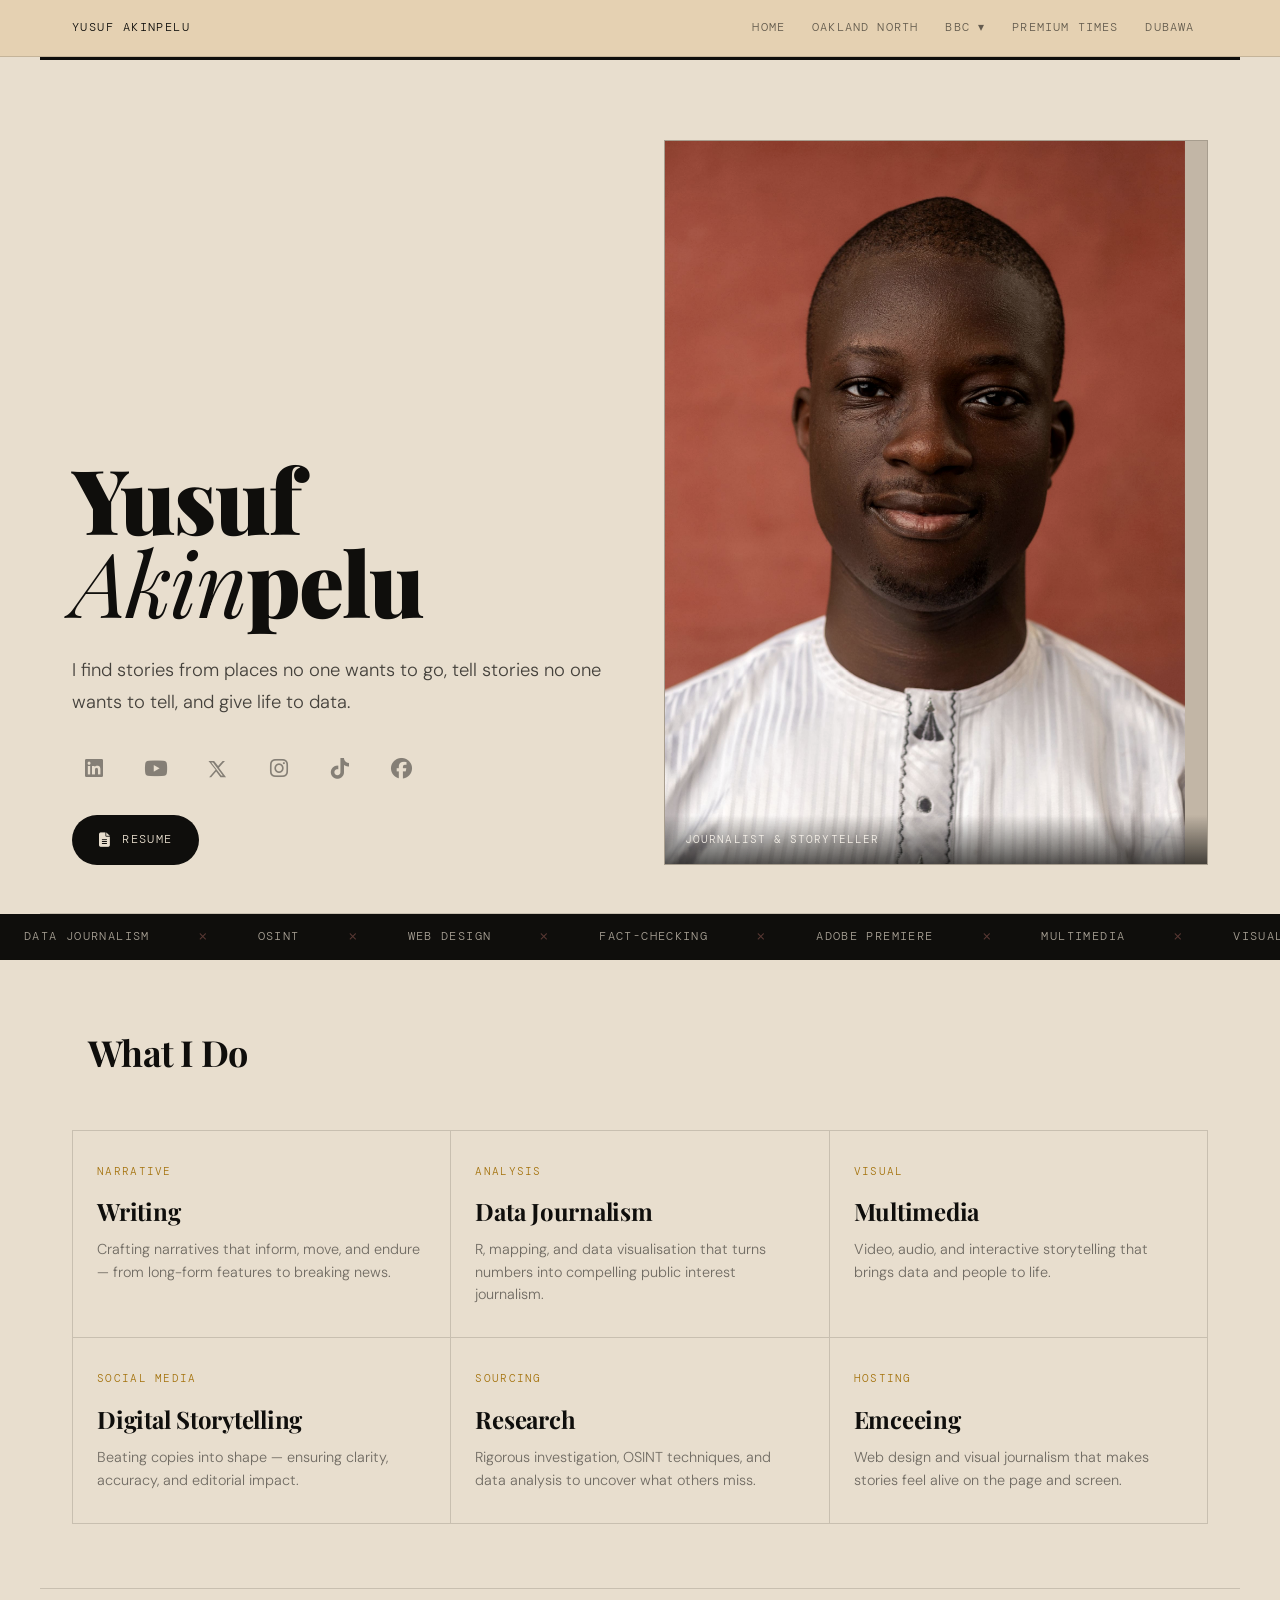
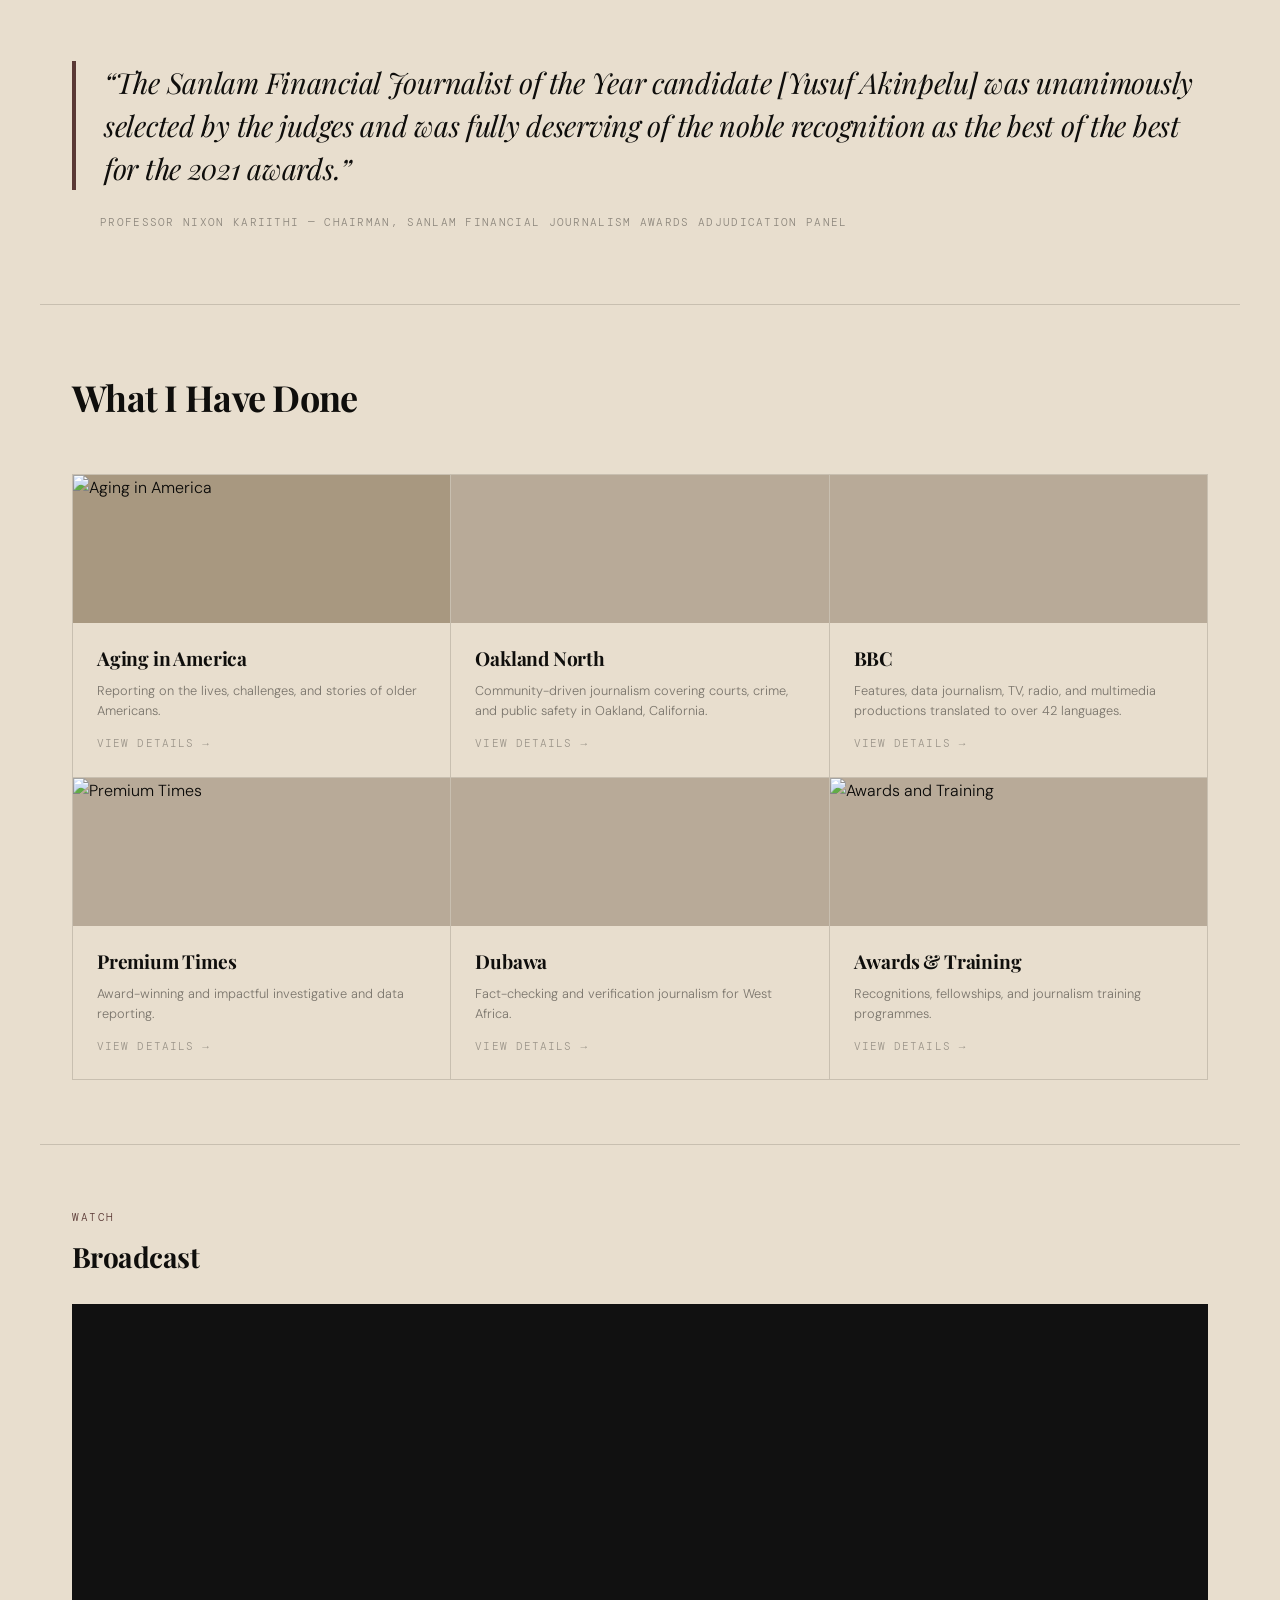
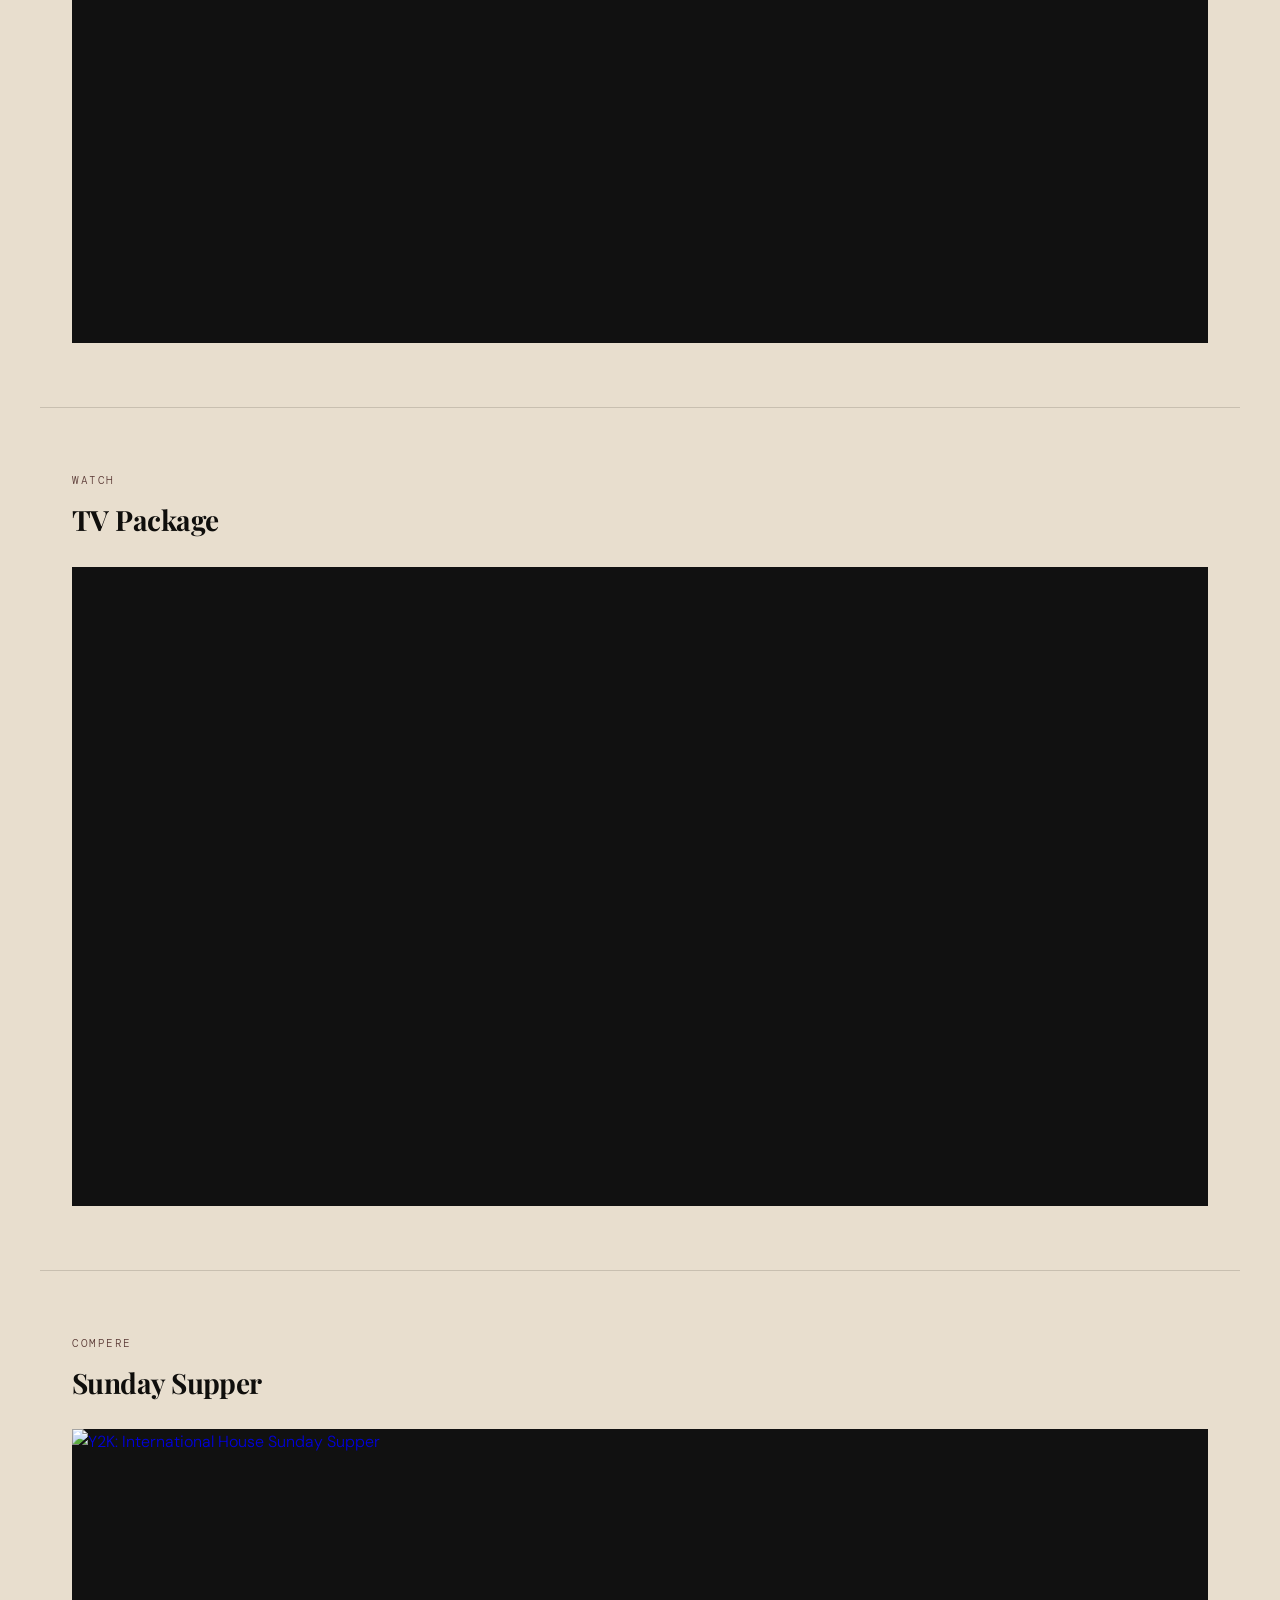
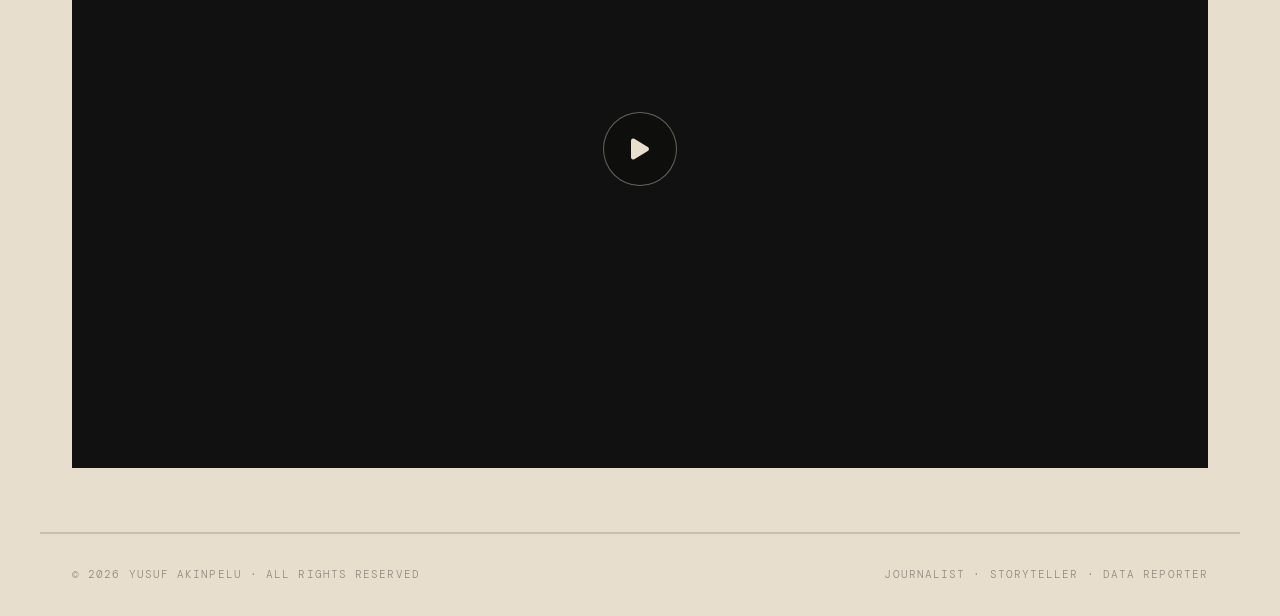
==== commit 0cecb1ea: "text update" ====
--- a/index.html
+++ b/index.html
@@ -761,8 +761,8 @@
 </div>
 
 <div class="video-section reveal" id="video-compere">
-  <div class="video-kicker">Watch</div>
-  <h2 class="video-heading">Compere Sunday Supper</h2>
+  <div class="video-kicker">Compere</div>
+  <h2 class="video-heading">Sunday Supper</h2>
 
   <a href="https://www.youtube.com/watch?v=hmHPaaK2YzE&t=120s"
      target="_blank"
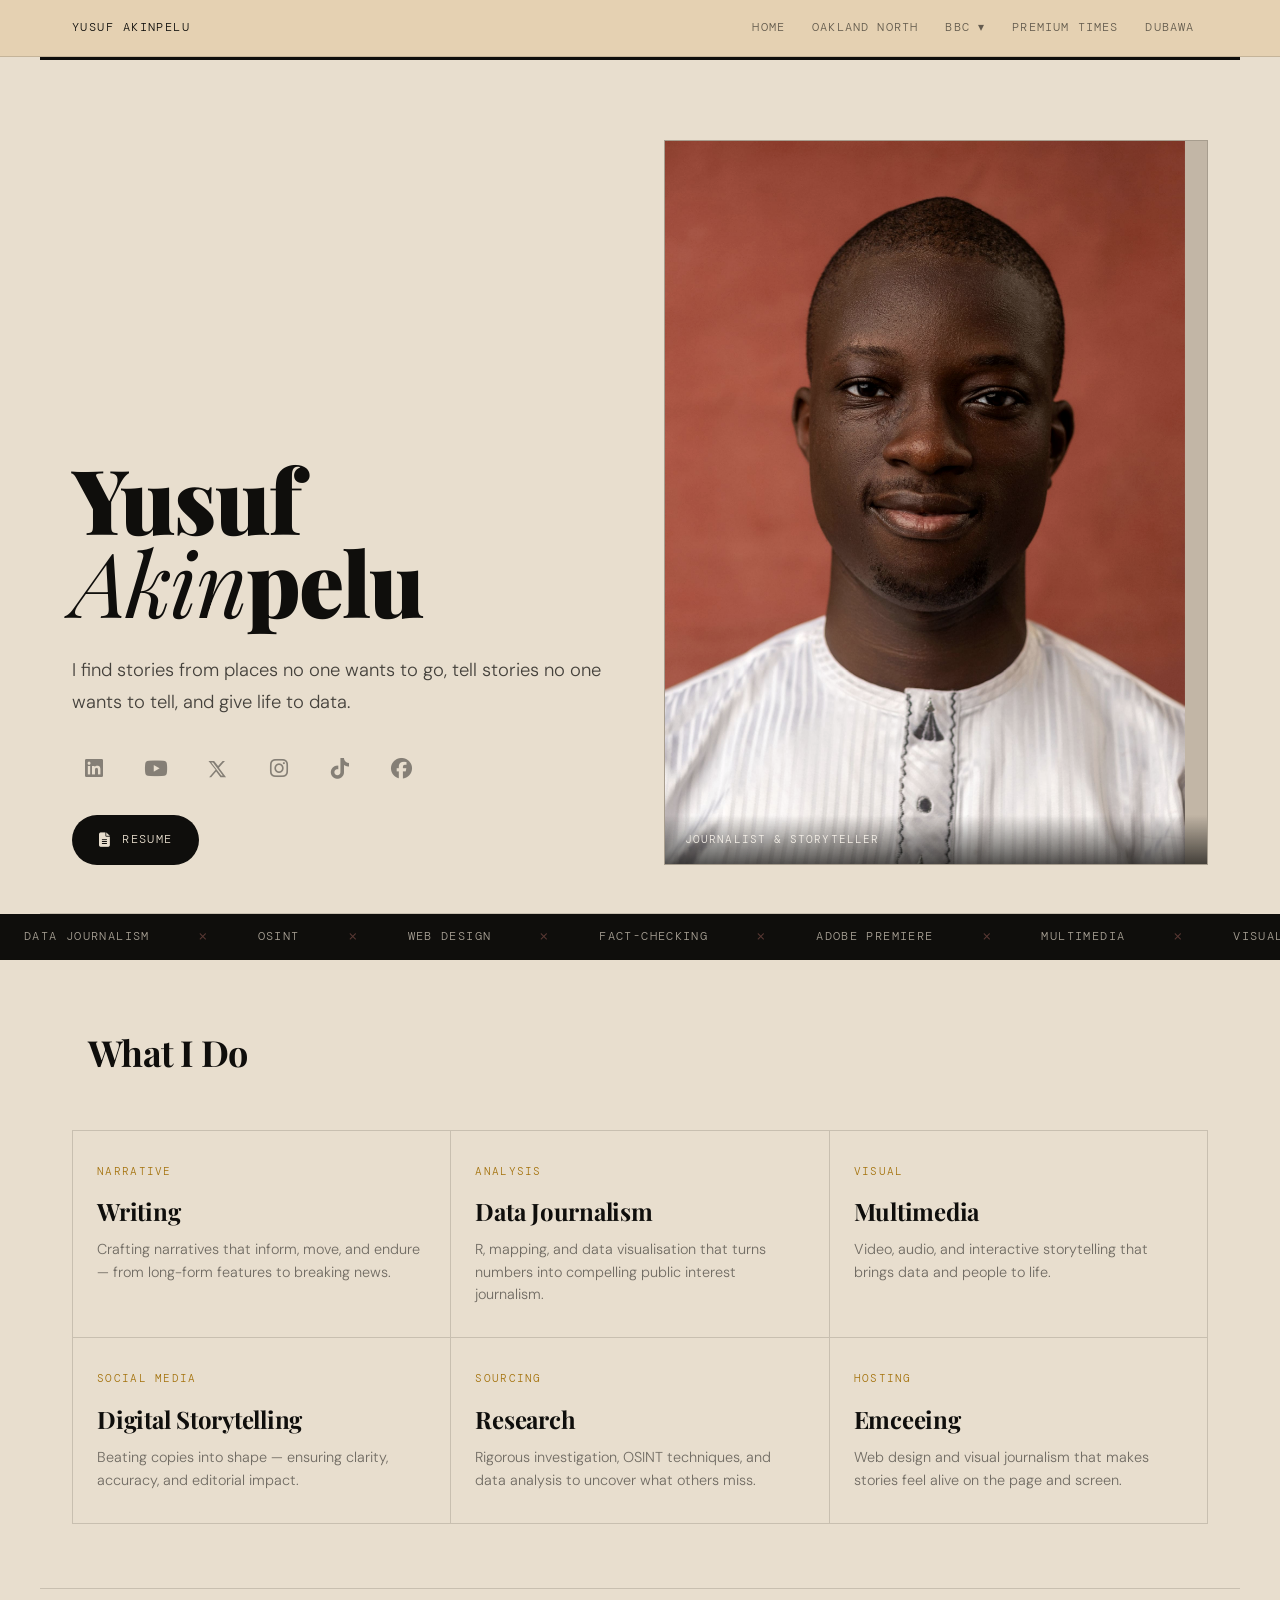
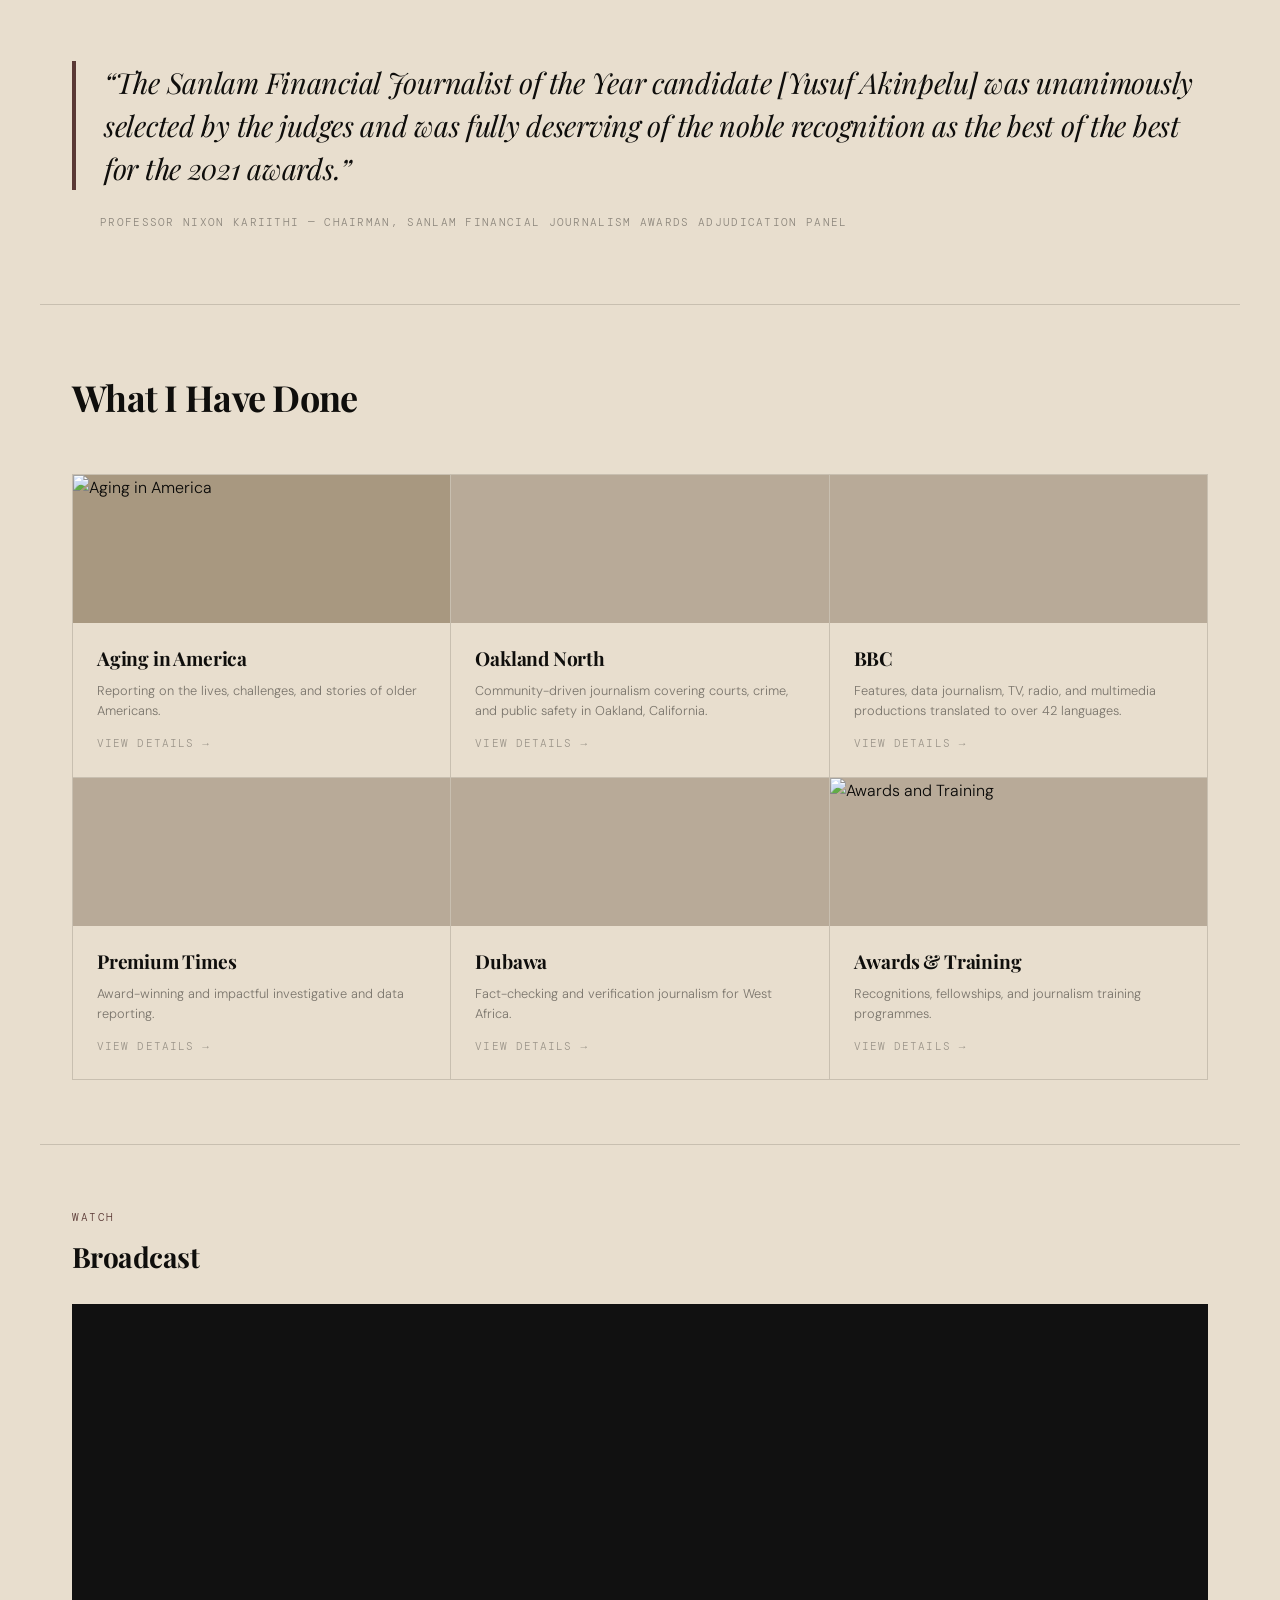
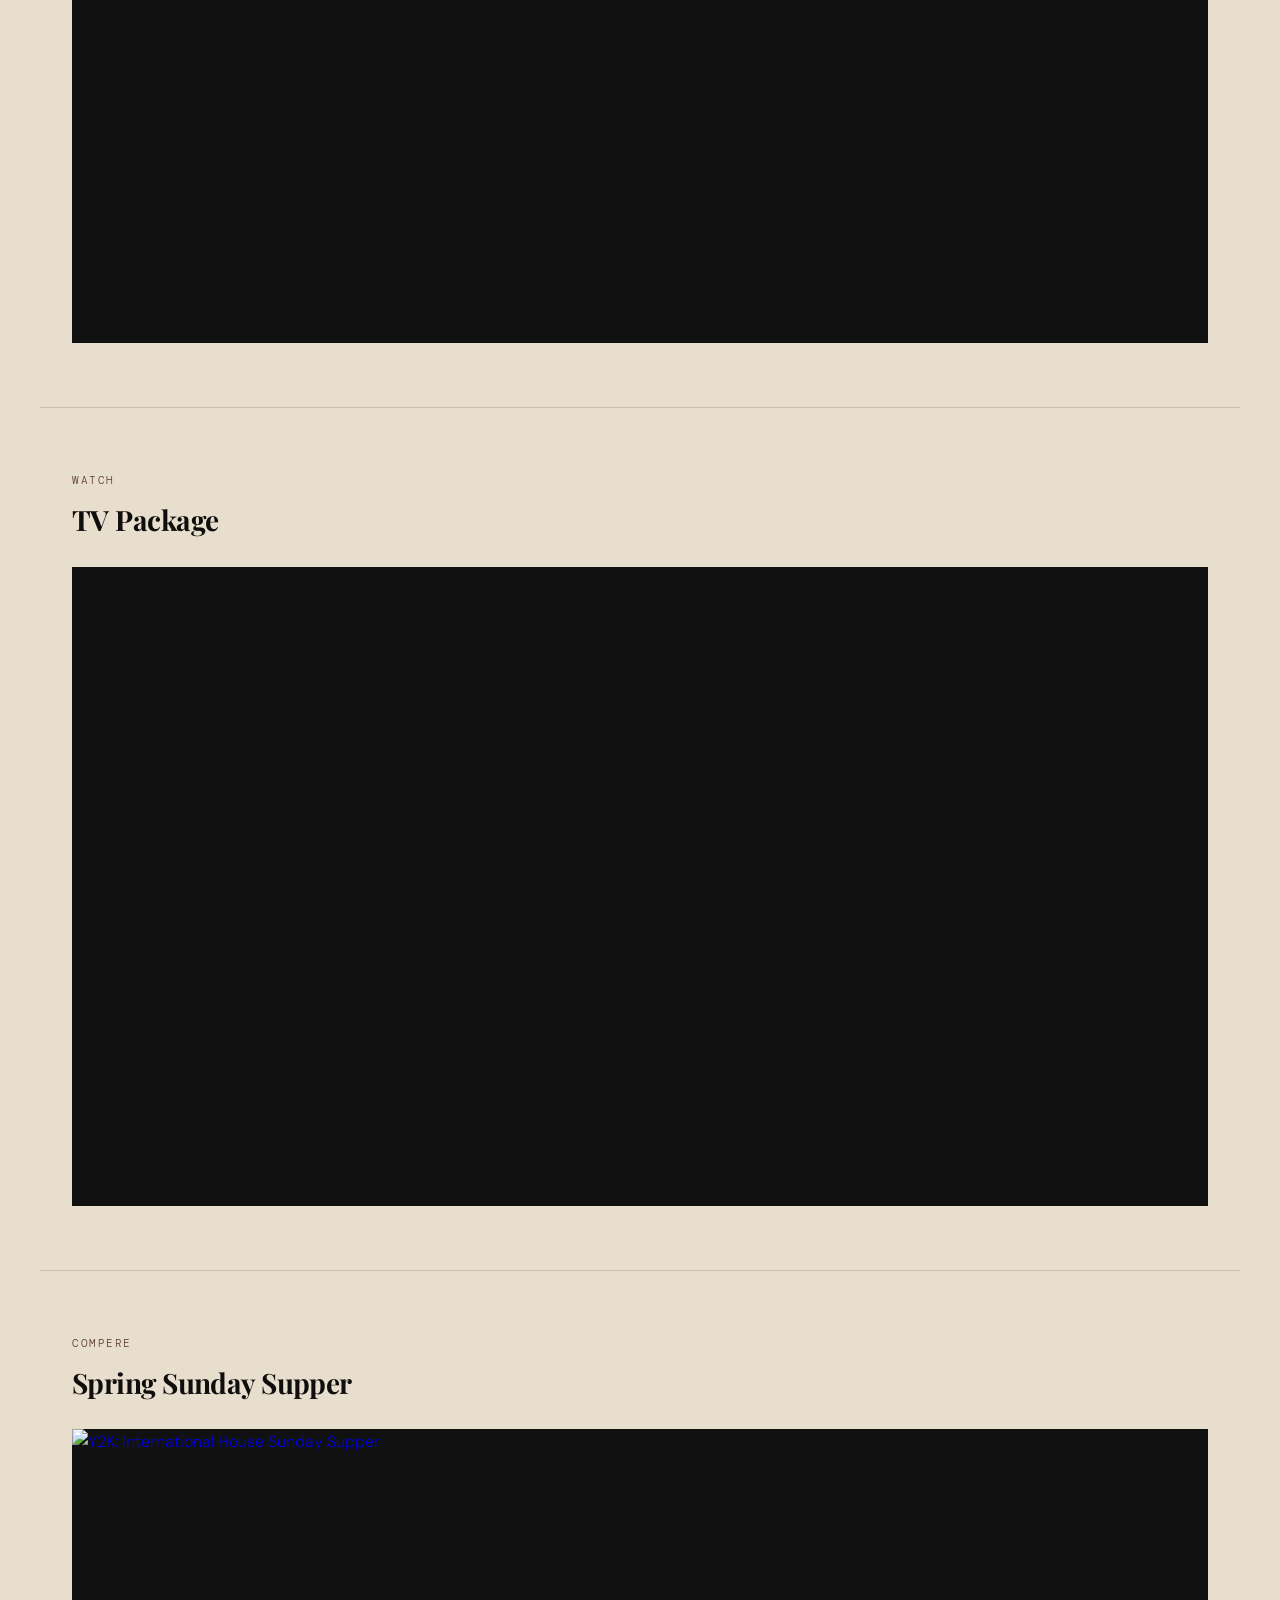
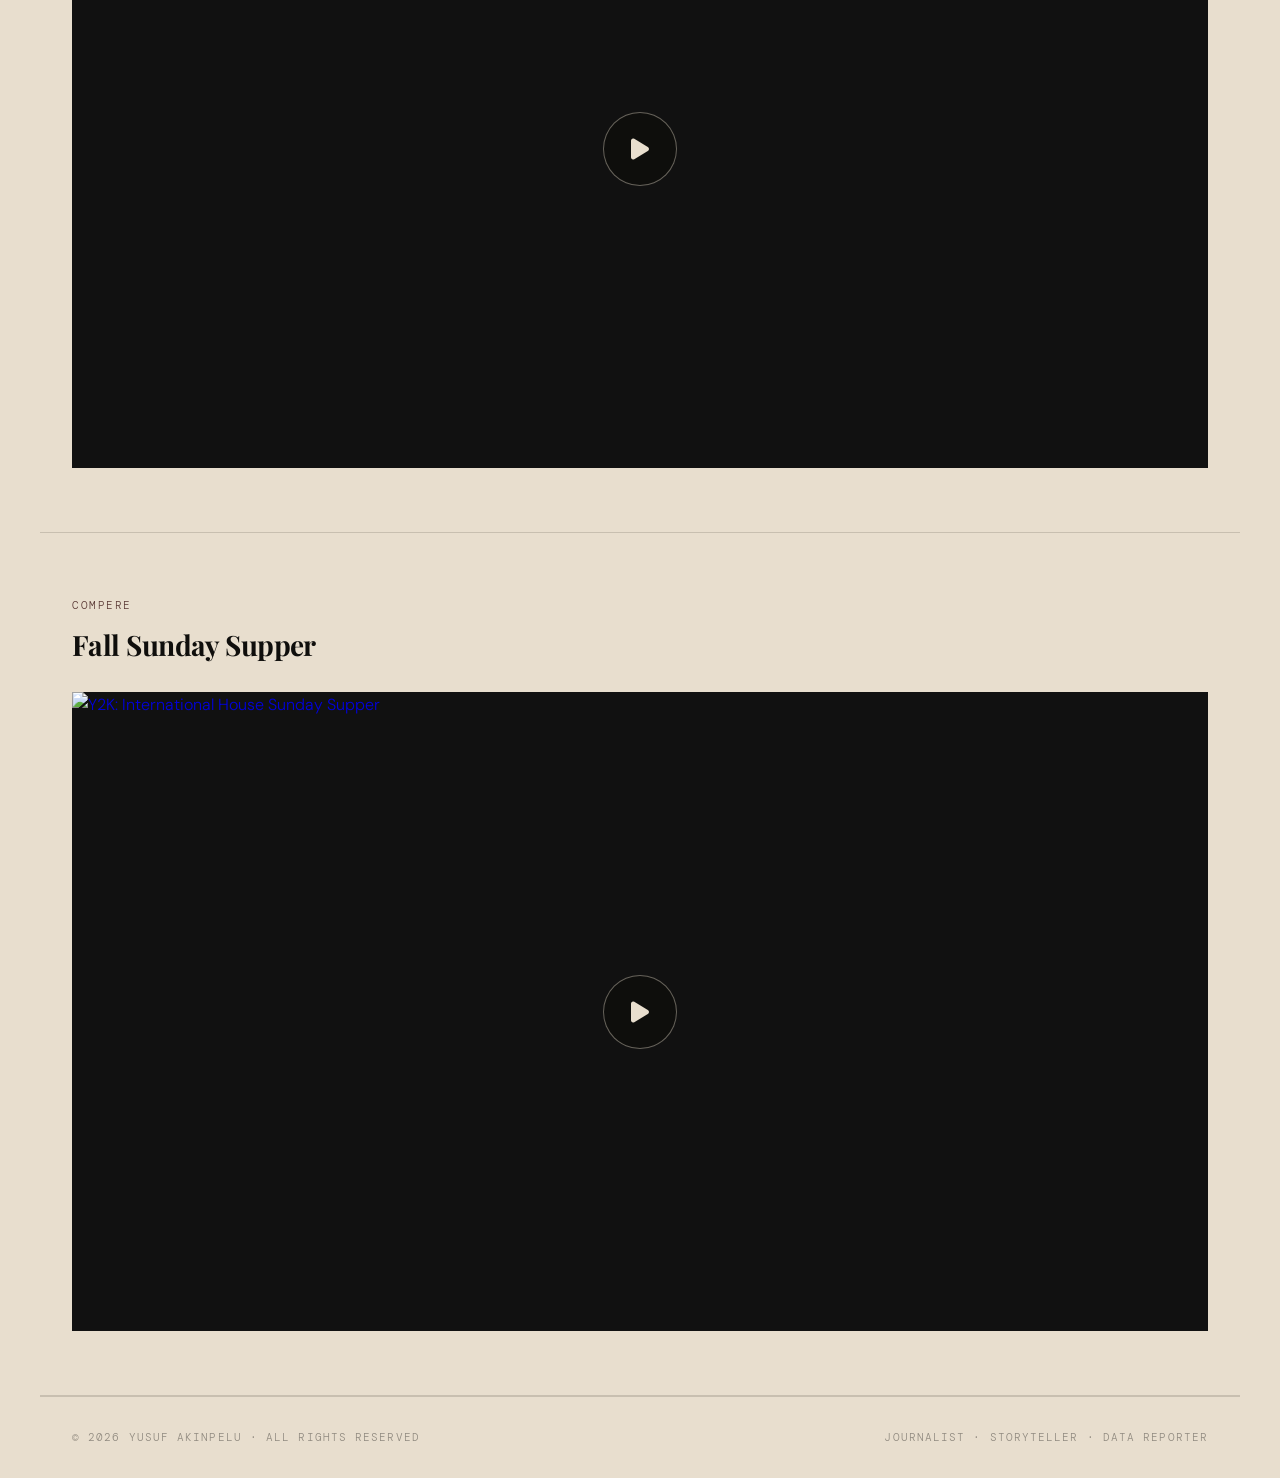
==== commit aebcbfaa: "update video" ====
--- a/index.html
+++ b/index.html
@@ -762,7 +762,7 @@
 
 <div class="video-section reveal" id="video-compere">
   <div class="video-kicker">Compere</div>
-  <h2 class="video-heading">Sunday Supper</h2>
+  <h2 class="video-heading">Spring Sunday Supper</h2>
 
   <a href="https://www.youtube.com/watch?v=hmHPaaK2YzE&t=120s"
      target="_blank"
@@ -775,6 +775,29 @@
       alt="Y2K: International House Sunday Supper"
       loading="lazy"
       onerror="this.onerror=null;this.src='https://img.youtube.com/vi/hmHPaaK2YzE/hqdefault.jpg';">
+
+    <div class="play-button">
+      <i class="fas fa-play" aria-hidden="true"></i>
+    </div>
+
+  </a>
+</div>
+
+<div class="video-section reveal" id="video-compere">
+  <div class="video-kicker">Compere</div>
+  <h2 class="video-heading">Fall Sunday Supper</h2>
+
+  <a href="https://www.youtube.com/watch?v=jGlk9Yg4wn8&t=5s"
+     target="_blank"
+     rel="noopener"
+     class="video-cover"
+     aria-label="Watch Compere Sunday Supper on YouTube">
+
+    <img
+      src="https://img.youtube.com/vi/jGlk9Yg4wn8/maxresdefault.jpg"
+      alt="Y2K: International House Sunday Supper"
+      loading="lazy"
+      onerror="this.onerror=null;this.src='https://img.youtube.com/vi/jGlk9Yg4wn8/hqdefault.jpg';">
 
     <div class="play-button">
       <i class="fas fa-play" aria-hidden="true"></i>
